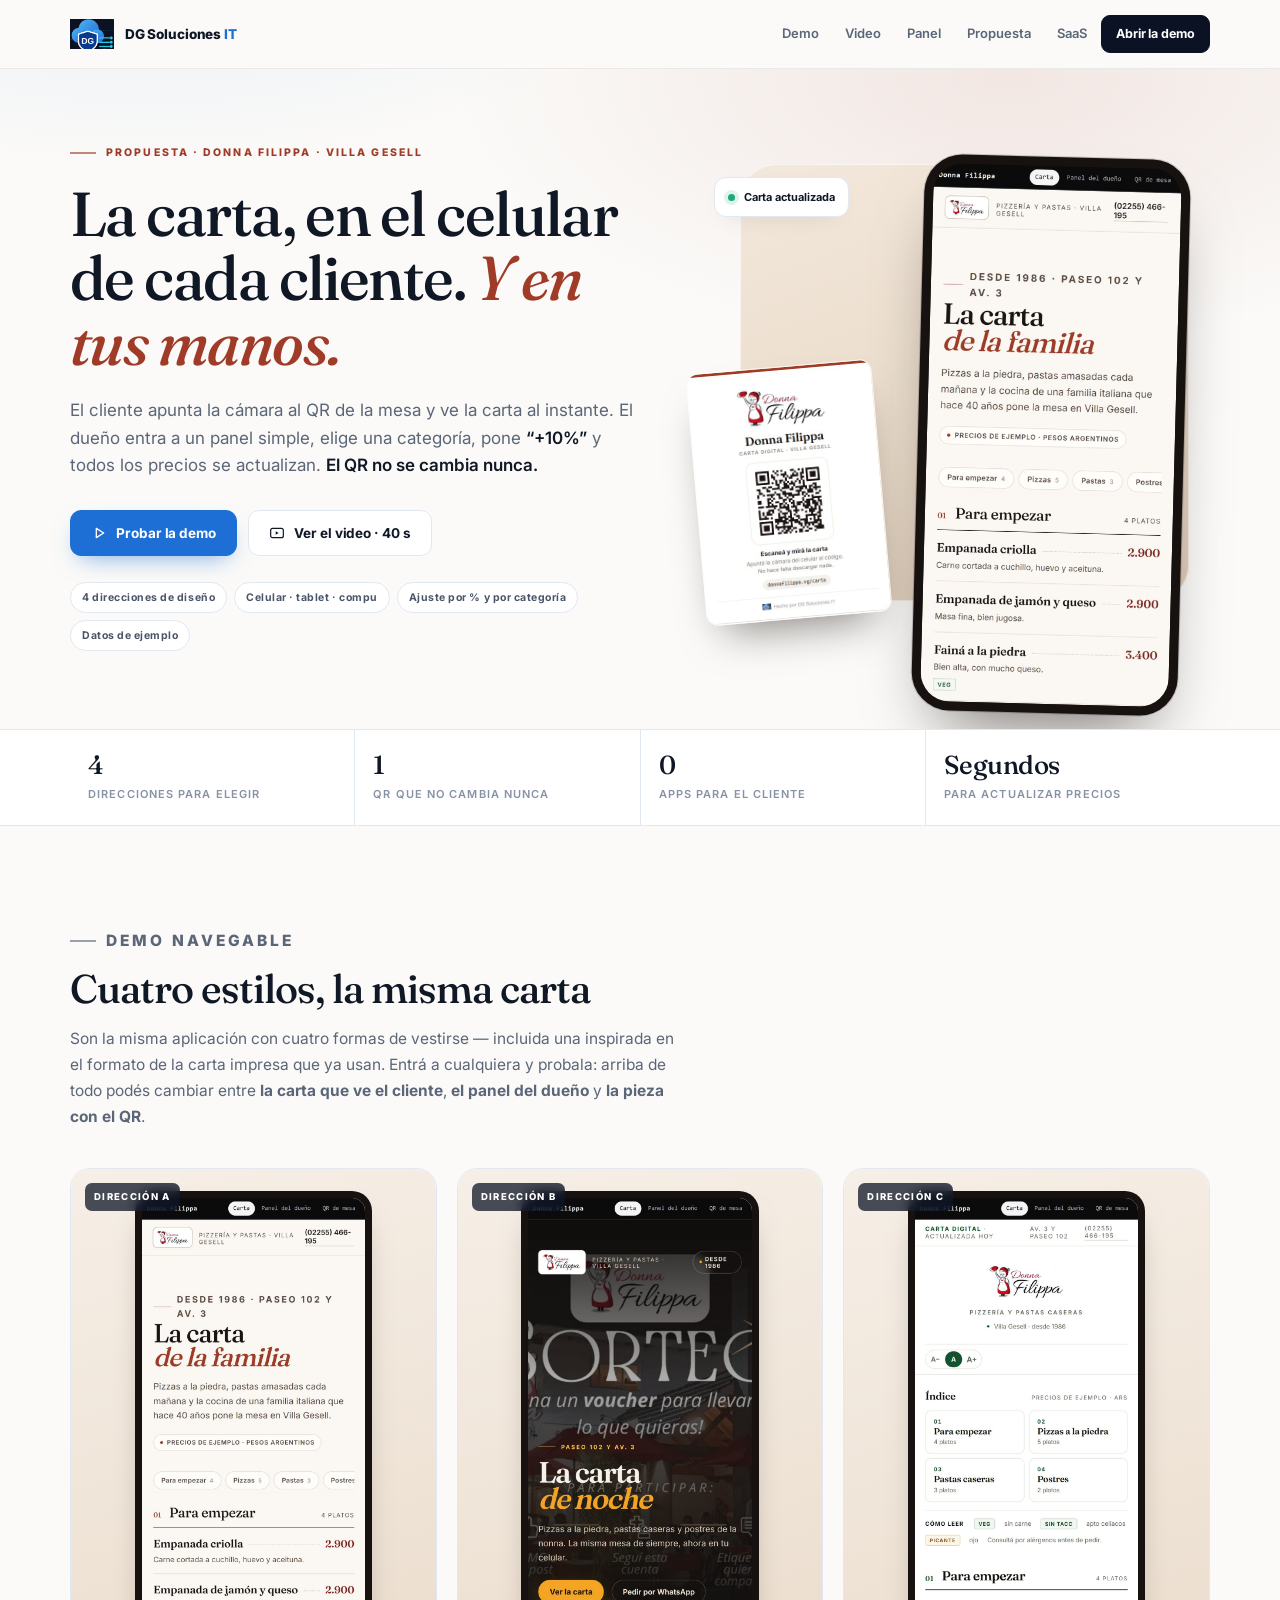
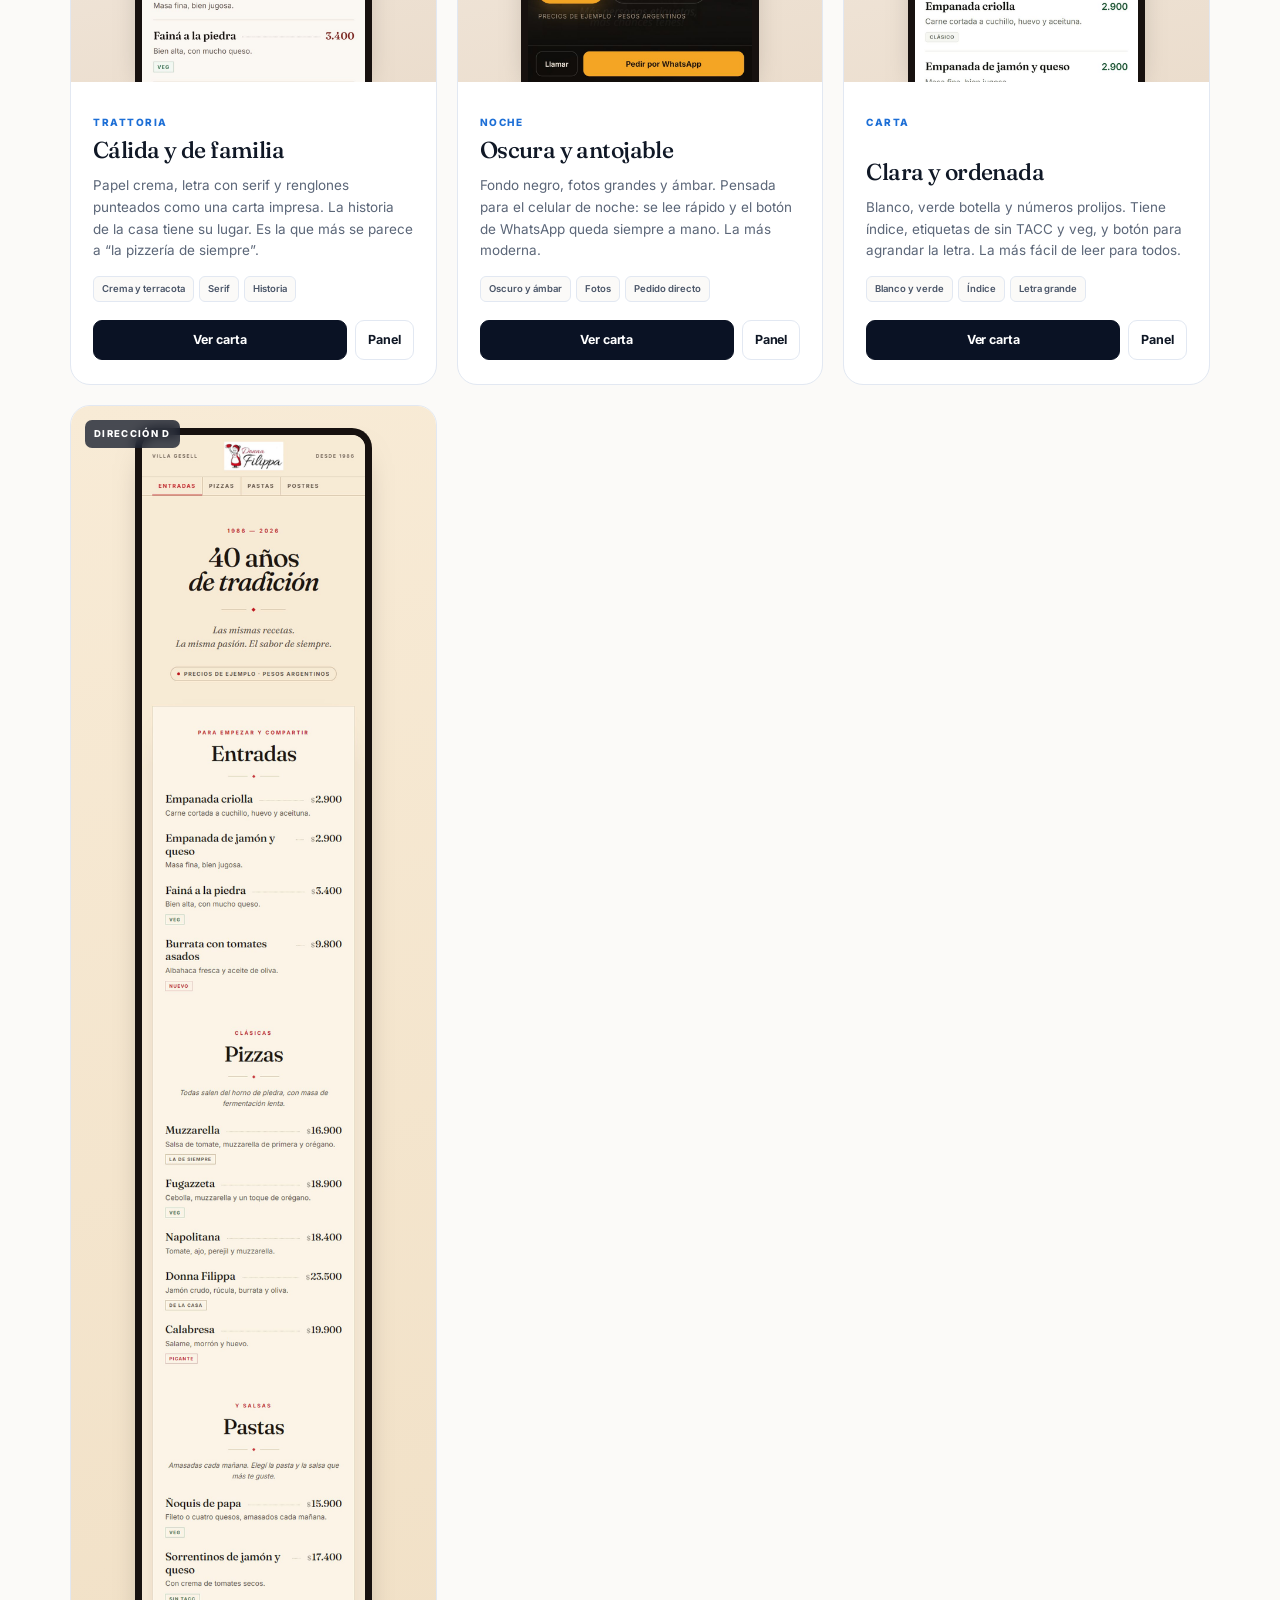
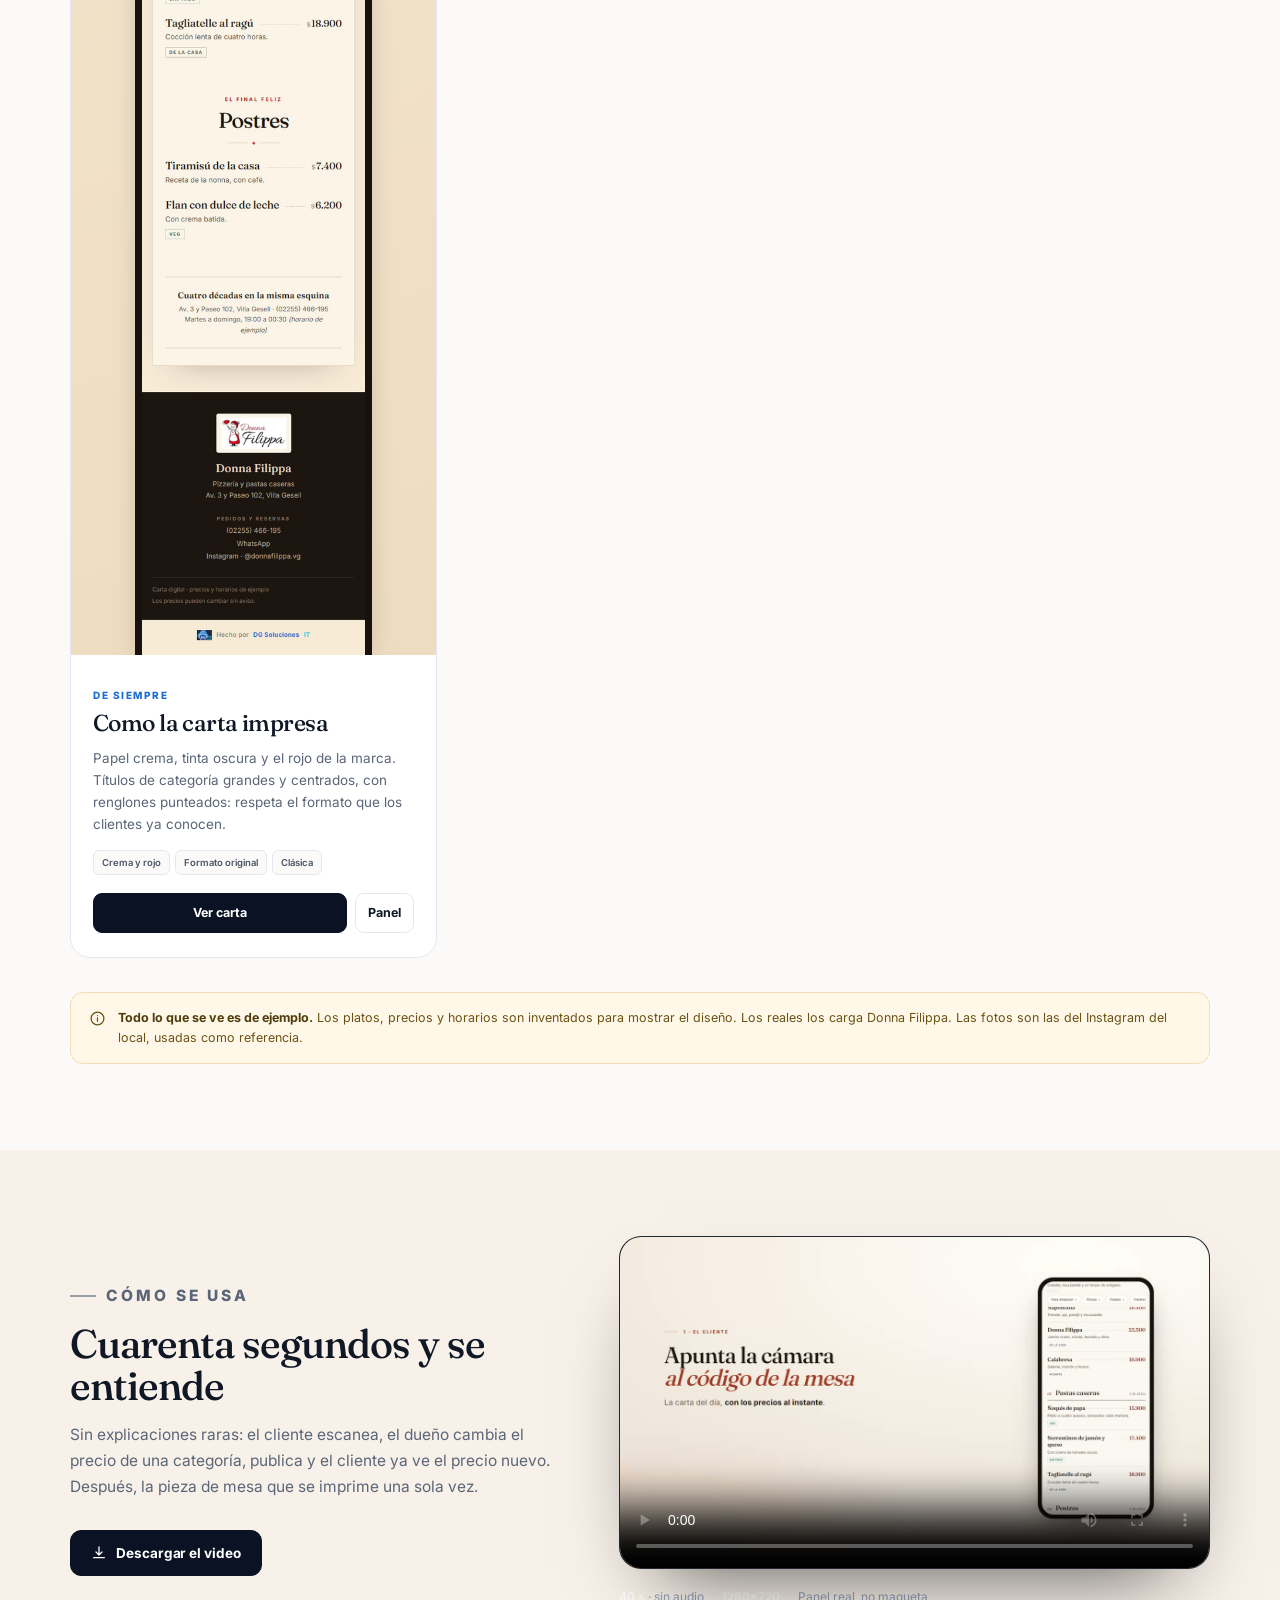
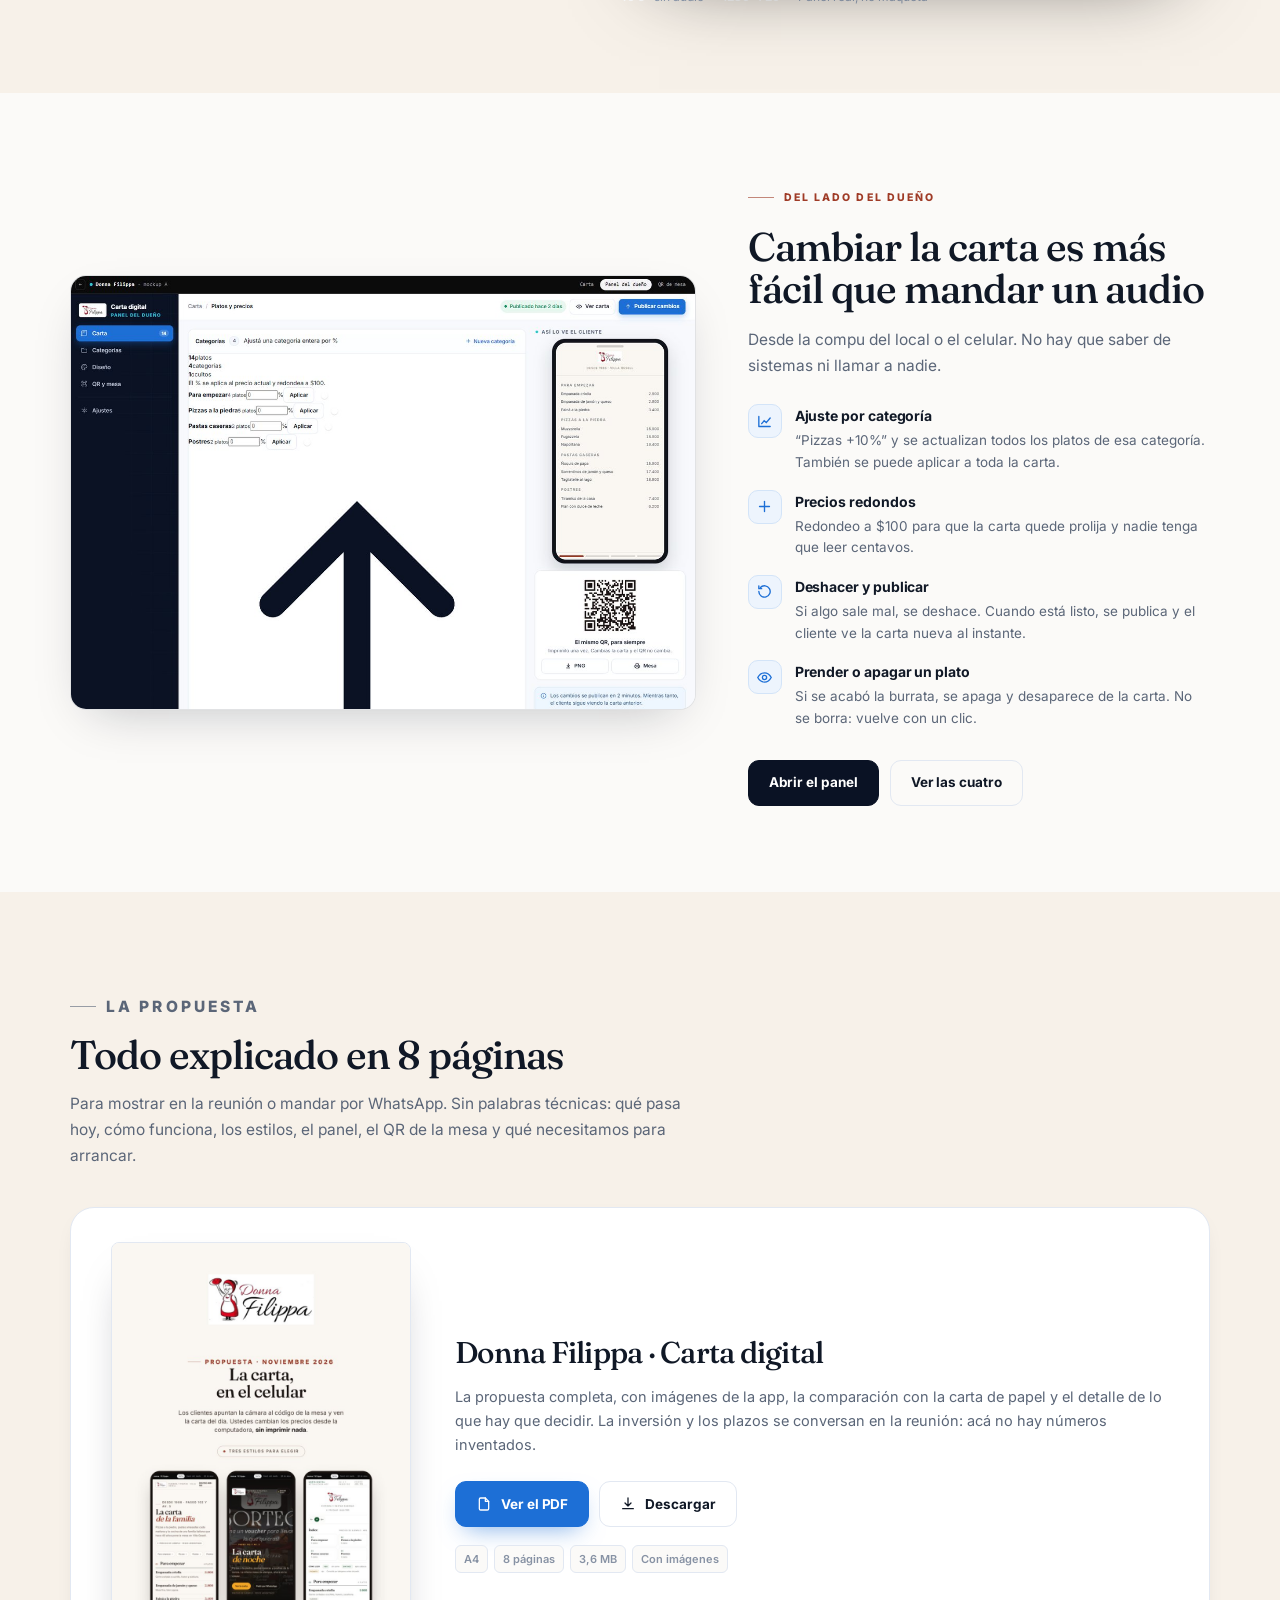
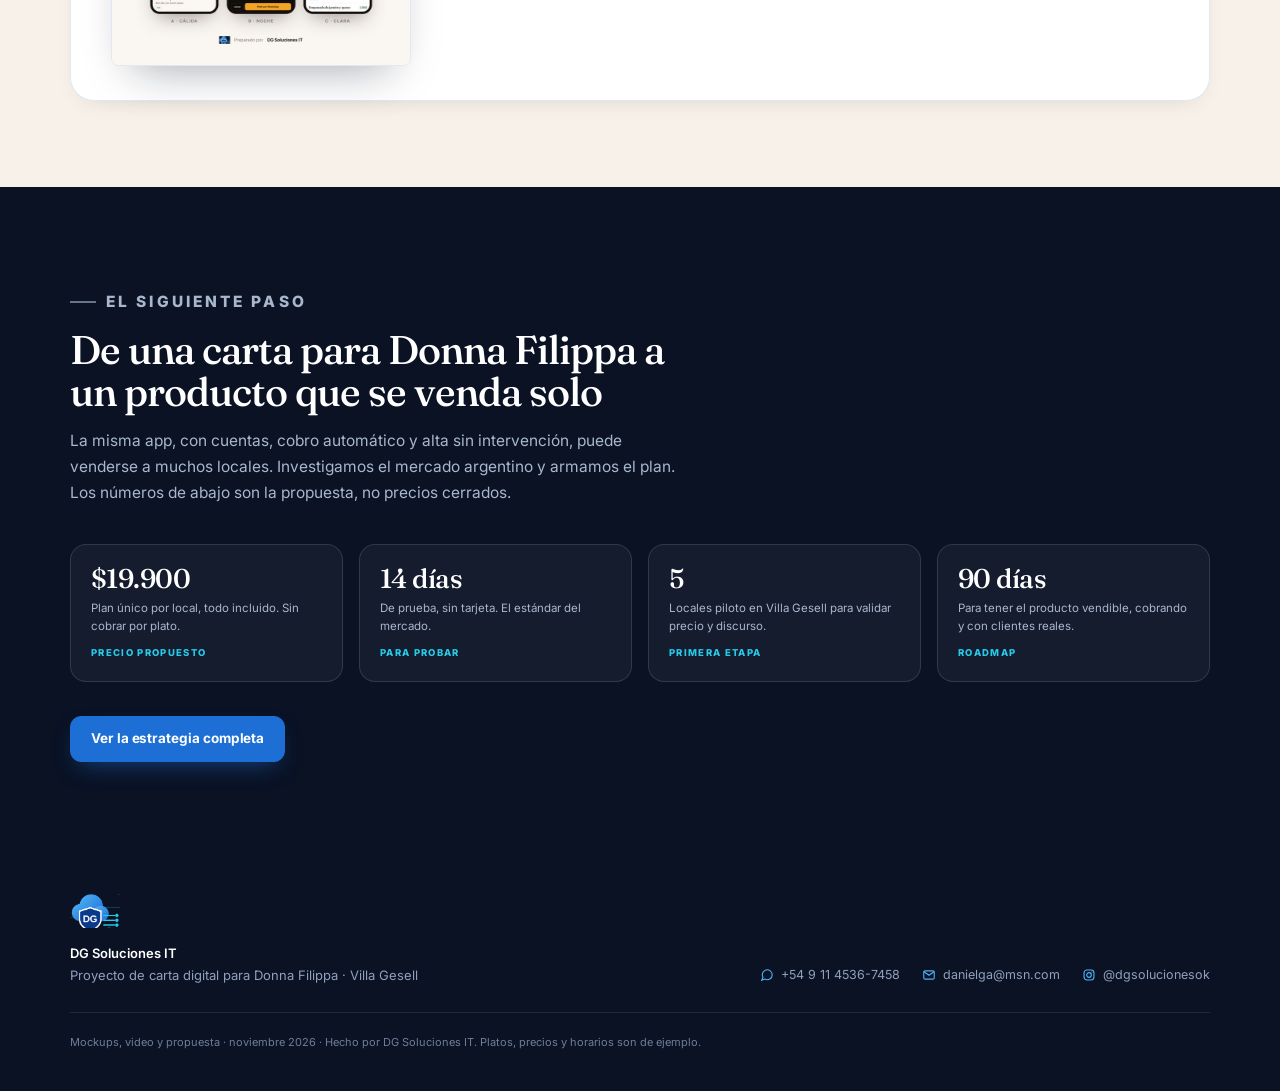
==== docs/index.html @ 32ddf2c6 "Donna Filippa: carta digital, demo interactiva, video, propuesta y estrategia SaaS" ====
<!doctype html>
<html lang="es-AR">
<head>
<meta charset="utf-8">
<meta name="viewport" content="width=device-width, initial-scale=1">
<title>Donna Filippa · Carta digital con QR — DG Soluciones IT</title>
<meta name="description" content="Proyecto de carta digital para Donna Filippa (Villa Gesell): el cliente escanea un QR y el dueño cambia platos y precios por categoría en segundos. Demo navegable, video y propuesta en PDF.">
<meta property="og:title" content="Donna Filippa · Carta digital con QR">
<meta property="og:description" content="Demo navegable de la carta digital: 3 estilos, panel del dueño con ajuste de precios por porcentaje y QR fijo.">
<meta property="og:image" content="img/movil-a.jpg">
<link rel="preconnect" href="https://fonts.googleapis.com">
<link rel="preconnect" href="https://fonts.gstatic.com" crossorigin>
<link href="https://fonts.googleapis.com/css2?family=Fraunces:ital,opsz,wght@0,9..144,400;0,9..144,500;0,9..144,600;1,9..144,400;1,9..144,500&family=Inter:wght@400;500;600;700;800&display=swap" rel="stylesheet">
<link rel="stylesheet" href="site.css">
</head>
<body>

<header class="bar">
  <div class="wrap bar-in">
    <a class="brand" href="index.html">
      <img src="img/dg-logo.png" alt="DG Soluciones IT">
      <span>DG Soluciones <i>IT</i></span>
    </a>
    <nav>
      <a href="#demo">Demo</a>
      <a href="#video">Video</a>
      <a href="#panel">Panel</a>
      <a href="#pdf">Propuesta</a>
      <a href="saas.html">SaaS</a>
    </nav>
    <a class="btn p sm cta" href="demo/index.html">Abrir la demo</a>
  </div>
</header>

<main>

  <!-- ================= HERO ================= -->
  <section class="hero">
    <div class="wrap hero-in">
      <div>
        <p class="kicker">Propuesta · Donna Filippa · Villa Gesell</p>
        <h1>La carta, en el celular de cada cliente. <em>Y en tus manos.</em></h1>
        <p class="lead">El cliente apunta la cámara al QR de la mesa y ve la carta al instante. El dueño entra a un panel simple, elige una categoría, pone <b>“+10%”</b> y todos los precios se actualizan. <b>El QR no se cambia nunca.</b></p>
        <div class="hero-actions">
          <a class="btn b" href="demo/a-trattoria.html">
            <svg viewBox="0 0 24 24" fill="none" stroke="currentColor" stroke-width="2" stroke-linecap="round" stroke-linejoin="round"><path d="M8 5v14l11-7z"/></svg>
            Probar la demo
          </a>
          <a class="btn" href="#video">
            <svg viewBox="0 0 24 24" fill="none" stroke="currentColor" stroke-width="1.8" stroke-linecap="round"><rect x="2.5" y="5" width="19" height="14" rx="3"/><path d="M10 9.5v5l4.5-2.5z" fill="currentColor" stroke="none"/></svg>
            Ver el video · 40 s
          </a>
        </div>
        <div class="hero-meta">
          <span>4 direcciones de diseño</span>
          <span>Celular · tablet · compu</span>
          <span>Ajuste por % y por categoría</span>
          <span>Datos de ejemplo</span>
        </div>
      </div>

      <div class="art" aria-hidden="true">
        <div class="halo"></div>
        <div class="note"><i></i>Carta actualizada</div>
        <div class="phone"><img src="img/movil-a.jpg" alt=""></div>
        <div class="tent"><img src="img/qr-tent.jpg" alt=""></div>
      </div>
    </div>
  </section>

  <!-- ================= DATOS ================= -->
  <section class="facts">
    <div class="wrap facts-in">
      <div class="fact"><b>4</b><span>Direcciones para elegir</span></div>
      <div class="fact"><b>1</b><span>QR que no cambia nunca</span></div>
      <div class="fact"><b>0</b><span>Apps para el cliente</span></div>
      <div class="fact"><b>Segundos</b><span>Para actualizar precios</span></div>
    </div>
  </section>

  <!-- ================= DEMO ================= -->
  <section class="sec" id="demo">
    <div class="wrap">
      <div class="sec-head">
        <p class="kicker">Demo navegable</p>
        <h2>Cuatro estilos, la misma carta</h2>
        <p>Son la misma aplicación con cuatro formas de vestirse — incluida una inspirada en el formato de la carta impresa que ya usan. Entrá a cualquiera y probala: arriba de todo podés cambiar entre <b>la carta que ve el cliente</b>, <b>el panel del dueño</b> y <b>la pieza con el QR</b>.</p>
      </div>

      <div class="cards">
        <article class="card">
          <div class="shot">
            <span class="badge">Dirección A</span>
            <img src="img/movil-a.jpg" alt="Carta estilo Trattoria" loading="lazy">
          </div>
          <div class="card-body">
            <p class="sub">Trattoria</p>
            <h3>Cálida y de familia</h3>
            <p>Papel crema, letra con serif y renglones punteados como una carta impresa. La historia de la casa tiene su lugar. Es la que más se parece a “la pizzería de siempre”.</p>
            <div class="tags"><span>Crema y terracota</span><span>Serif</span><span>Historia</span></div>
            <div class="card-actions">
              <a class="btn p" href="demo/a-trattoria.html">Ver carta</a>
              <a class="btn" href="demo/a-trattoria.html?v=panel">Panel</a>
            </div>
          </div>
        </article>

        <article class="card">
          <div class="shot">
            <span class="badge">Dirección B</span>
            <img src="img/movil-b.jpg" alt="Carta estilo Noche" loading="lazy">
          </div>
          <div class="card-body">
            <p class="sub">Noche</p>
            <h3>Oscura y antojable</h3>
            <p>Fondo negro, fotos grandes y ámbar. Pensada para el celular de noche: se lee rápido y el botón de WhatsApp queda siempre a mano. La más moderna.</p>
            <div class="tags"><span>Oscuro y ámbar</span><span>Fotos</span><span>Pedido directo</span></div>
            <div class="card-actions">
              <a class="btn p" href="demo/b-noche.html">Ver carta</a>
              <a class="btn" href="demo/b-noche.html?v=panel">Panel</a>
            </div>
          </div>
        </article>

        <article class="card">
          <div class="shot">
            <span class="badge">Dirección C</span>
            <img src="img/movil-c.jpg" alt="Carta estilo Clara" loading="lazy">
          </div>
          <div class="card-body">
            <p class="sub">Carta</p>
            <h3>Clara y ordenada</h3>
            <p>Blanco, verde botella y números prolijos. Tiene índice, etiquetas de sin TACC y veg, y botón para agrandar la letra. La más fácil de leer para todos.</p>
            <div class="tags"><span>Blanco y verde</span><span>Índice</span><span>Letra grande</span></div>
            <div class="card-actions">
              <a class="btn p" href="demo/c-carta.html">Ver carta</a>
              <a class="btn" href="demo/c-carta.html?v=panel">Panel</a>
            </div>
          </div>
        </article>

        <article class="card">
          <div class="shot" style="background:linear-gradient(165deg,#F8EBD6,#EEDCC0)">
            <span class="badge">Dirección D</span>
            <img src="img/movil-d.jpg" alt="Carta estilo de siempre, inspirada en el menú impreso" loading="lazy">
          </div>
          <div class="card-body">
            <p class="sub">De siempre</p>
            <h3>Como la carta impresa</h3>
            <p>Papel crema, tinta oscura y el rojo de la marca. Títulos de categoría grandes y centrados, con renglones punteados: respeta el formato que los clientes ya conocen.</p>
            <div class="tags"><span>Crema y rojo</span><span>Formato original</span><span>Clásica</span></div>
            <div class="card-actions">
              <a class="btn p" href="demo/d-de-siempre.html">Ver carta</a>
              <a class="btn" href="demo/d-de-siempre.html?v=panel">Panel</a>
            </div>
          </div>
        </article>
      </div>

      <div class="notice">
        <svg viewBox="0 0 24 24" fill="none" stroke="currentColor" stroke-width="1.8" stroke-linecap="round"><circle cx="12" cy="12" r="9"/><path d="M12 11v5M12 8h.01"/></svg>
        <div><b>Todo lo que se ve es de ejemplo.</b> Los platos, precios y horarios son inventados para mostrar el diseño. Los reales los carga Donna Filippa. Las fotos son las del Instagram del local, usadas como referencia.</div>
      </div>
    </div>
  </section>

  <!-- ================= VIDEO ================= -->
  <section class="sec alt" id="video">
    <div class="wrap">
      <div class="video-grid">
        <div class="sec-head">
          <p class="kicker">Cómo se usa</p>
          <h2>Cuarenta segundos y se entiende</h2>
          <p>Sin explicaciones raras: el cliente escanea, el dueño cambia el precio de una categoría, publica y el cliente ya ve el precio nuevo. Después, la pieza de mesa que se imprime una sola vez.</p>
          <div class="hero-actions">
            <a class="btn p" href="video/demo.mp4" download>
              <svg viewBox="0 0 24 24" fill="none" stroke="currentColor" stroke-width="1.9" stroke-linecap="round" stroke-linejoin="round"><path d="M12 3v12m0 0 4.5-4.5M12 15l-4.5-4.5"/><path d="M4 19h16"/></svg>
              Descargar el video
            </a>
          </div>
        </div>

        <div>
          <div class="video-shell">
            <video controls playsinline preload="metadata" poster="video/poster.jpg">
              <source src="video/demo.mp4" type="video/mp4">
              Tu navegador no puede reproducir el video. <a href="video/demo.mp4">Descargalo acá</a>.
            </video>
          </div>
          <div class="video-meta">
            <span><b>40 s</b> · sin audio</span>
            <span><b>1280×720</b></span>
            <span>Panel real, no maqueta</span>
          </div>
        </div>
      </div>
    </div>
  </section>

  <!-- ================= PANEL ================= -->
  <section class="sec" id="panel">
    <div class="wrap split">
      <div class="visual">
        <div class="frame"><img src="img/panel.jpg" alt="Panel del dueño con las categorías y el ajuste por porcentaje" loading="lazy"></div>
      </div>
      <div>
        <p class="kicker">Del lado del dueño</p>
        <h2>Cambiar la carta es más fácil que mandar un audio</h2>
        <p class="lead" style="margin-top:18px; font-size:15.5px; color:var(--mut)">Desde la compu del local o el celular. No hay que saber de sistemas ni llamar a nadie.</p>
        <div class="list">
          <div class="item">
            <div class="ico"><svg viewBox="0 0 24 24" fill="none" stroke="currentColor" stroke-width="1.9" stroke-linecap="round"><path d="M4 19V5M4 19h16"/><path d="M8 15l3.5-4 3 2.5L20 7"/></svg></div>
            <div><b>Ajuste por categoría</b><p>“Pizzas +10%” y se actualizan todos los platos de esa categoría. También se puede aplicar a toda la carta.</p></div>
          </div>
          <div class="item">
            <div class="ico"><svg viewBox="0 0 24 24" fill="none" stroke="currentColor" stroke-width="1.9" stroke-linecap="round"><path d="M5 12h14"/><path d="M12 5v14"/></svg></div>
            <div><b>Precios redondos</b><p>Redondeo a $100 para que la carta quede prolija y nadie tenga que leer centavos.</p></div>
          </div>
          <div class="item">
            <div class="ico"><svg viewBox="0 0 24 24" fill="none" stroke="currentColor" stroke-width="1.9" stroke-linecap="round"><path d="M4 12a8 8 0 1 0 2.3-5.7"/><path d="M4 4v4h4"/></svg></div>
            <div><b>Deshacer y publicar</b><p>Si algo sale mal, se deshace. Cuando está listo, se publica y el cliente ve la carta nueva al instante.</p></div>
          </div>
          <div class="item">
            <div class="ico"><svg viewBox="0 0 24 24" fill="none" stroke="currentColor" stroke-width="1.9" stroke-linecap="round"><path d="M2.5 12S6 5.5 12 5.5 21.5 12 21.5 12 18 18.5 12 18.5 2.5 12 2.5 12Z"/><circle cx="12" cy="12" r="3"/></svg></div>
            <div><b>Prender o apagar un plato</b><p>Si se acabó la burrata, se apaga y desaparece de la carta. No se borra: vuelve con un clic.</p></div>
          </div>
        </div>
        <div class="hero-actions">
          <a class="btn p" href="demo/a-trattoria.html?v=panel">Abrir el panel</a>
          <a class="btn ghost" href="demo/index.html">Ver las cuatro</a>
        </div>
      </div>
    </div>
  </section>

  <!-- ================= PDF ================= -->
  <section class="sec alt" id="pdf">
    <div class="wrap">
      <div class="sec-head">
        <p class="kicker">La propuesta</p>
        <h2>Todo explicado en 8 páginas</h2>
        <p>Para mostrar en la reunión o mandar por WhatsApp. Sin palabras técnicas: qué pasa hoy, cómo funciona, los estilos, el panel, el QR de la mesa y qué necesitamos para arrancar.</p>
      </div>

      <div class="pdf-card">
        <a class="doc" href="presentacion.pdf" target="_blank" rel="noopener">
          <img src="img/pdf-portada.jpg" alt="Portada de la propuesta en PDF" loading="lazy">
        </a>
        <div>
          <h3>Donna Filippa · Carta digital</h3>
          <p>La propuesta completa, con imágenes de la app, la comparación con la carta de papel y el detalle de lo que hay que decidir. La inversión y los plazos se conversan en la reunión: acá no hay números inventados.</p>
          <div class="actions">
            <a class="btn b" href="presentacion.pdf" target="_blank" rel="noopener">
              <svg viewBox="0 0 24 24" fill="none" stroke="currentColor" stroke-width="1.9" stroke-linecap="round" stroke-linejoin="round"><path d="M14 3H7a2 2 0 0 0-2 2v14a2 2 0 0 0 2 2h10a2 2 0 0 0 2-2V8z"/><path d="M14 3v5h5"/></svg>
              Ver el PDF
            </a>
            <a class="btn" href="presentacion.pdf" download>
              <svg viewBox="0 0 24 24" fill="none" stroke="currentColor" stroke-width="1.9" stroke-linecap="round" stroke-linejoin="round"><path d="M12 3v12m0 0 4.5-4.5M12 15l-4.5-4.5"/><path d="M4 19h16"/></svg>
              Descargar
            </a>
          </div>
          <div class="pages">
            <span>A4</span><span>8 páginas</span><span>3,6 MB</span><span>Con imágenes</span>
          </div>
        </div>
      </div>
    </div>
  </section>

  <!-- ================= SAAS ================= -->
  <section class="sec dark" id="saas">
    <div class="wrap">
      <div class="sec-head">
        <p class="kicker">El siguiente paso</p>
        <h2>De una carta para Donna Filippa a un producto que se venda solo</h2>
        <p>La misma app, con cuentas, cobro automático y alta sin intervención, puede venderse a muchos locales. Investigamos el mercado argentino y armamos el plan. Los números de abajo son la propuesta, no precios cerrados.</p>
      </div>

      <div class="saas">
        <div class="k"><b>$19.900</b><span>Plan único por local, todo incluido. Sin cobrar por plato.</span><i>Precio propuesto</i></div>
        <div class="k"><b>14 días</b><span>De prueba, sin tarjeta. El estándar del mercado.</span><i>Para probar</i></div>
        <div class="k"><b>5</b><span>Locales piloto en Villa Gesell para validar precio y discurso.</span><i>Primera etapa</i></div>
        <div class="k"><b>90 días</b><span>Para tener el producto vendible, cobrando y con clientes reales.</span><i>Roadmap</i></div>
      </div>

      <div class="hero-actions" style="margin-top:34px">
        <a class="btn b" href="saas.html">Ver la estrategia completa</a>
      </div>
    </div>
  </section>

</main>

<footer class="foot">
  <div class="wrap">
    <div class="foot-in">
      <div>
        <img src="img/dg-logo.png" alt="DG Soluciones IT">
        <div class="who"><b>DG Soluciones IT</b><br>Proyecto de carta digital para Donna Filippa · Villa Gesell</div>
      </div>
      <div class="contact">
        <a href="https://wa.me/5491145367458" target="_blank" rel="noopener">
          <svg viewBox="0 0 24 24" fill="none" stroke="currentColor" stroke-width="1.9" stroke-linecap="round"><path d="M21 11.5a8.5 8.5 0 0 1-12.7 7.4L3 21l2.1-5.2A8.5 8.5 0 1 1 21 11.5Z"/></svg>
          +54 9 11 4536-7458
        </a>
        <a href="mailto:danielga@msn.com">
          <svg viewBox="0 0 24 24" fill="none" stroke="currentColor" stroke-width="1.9" stroke-linecap="round"><rect x="3" y="5" width="18" height="14" rx="2.5"/><path d="m3.5 6.5 8.5 6 8.5-6"/></svg>
          danielga@msn.com
        </a>
        <a href="https://instagram.com/dgsolucionesok" target="_blank" rel="noopener">
          <svg viewBox="0 0 24 24" fill="none" stroke="currentColor" stroke-width="1.9" stroke-linecap="round"><rect x="3.5" y="3.5" width="17" height="17" rx="5"/><circle cx="12" cy="12" r="4"/><path d="M17 7h.01"/></svg>
          @dgsolucionesok
        </a>
      </div>
    </div>
    <div class="legal">Mockups, video y propuesta · noviembre 2026 · Hecho por DG Soluciones IT. Platos, precios y horarios son de ejemplo.</div>
  </div>
</footer>

</body>
</html>
---- docs/site.css ----
/* =========================================================
   Donna Filippa · Carta digital — sitio del proyecto
   DG Soluciones IT
   ========================================================= */

:root{
  --navy:#0A1224;
  --navy2:#101C33;
  --blue:#1D6FD6;
  --lblue:#4FB3F5;
  --cyan:#27C8E8;
  --ink:#101826;
  --mut:#5B6678;
  --line:#E2E8F2;
  --paper:#FBFAF8;
  --cream:#F7F1E9;
  --tera:#9F3B27;
  --arena:#E4D8CB;
  --serif:"Fraunces",Georgia,serif;
  --sans:Inter,system-ui,-apple-system,"Segoe UI",sans-serif;
  --r:20px;
  --shadow:0 18px 50px -22px rgba(10,18,36,.28);
  --shadow-soft:0 8px 26px -14px rgba(10,18,36,.18);
}

*{box-sizing:border-box}
html{scroll-behavior:smooth; -webkit-text-size-adjust:100%}
body{
  margin:0; background:var(--paper); color:var(--ink);
  font-family:var(--sans); font-size:16px; line-height:1.65;
  -webkit-font-smoothing:antialiased; text-rendering:optimizeLegibility;
}
img{display:block; max-width:100%; height:auto}
a{color:inherit; text-decoration:none}
h1,h2,h3{margin:0; font-family:var(--serif); font-weight:500; letter-spacing:-.025em; line-height:1.04}
h1{font-size:clamp(34px,5.2vw,62px)}
h2{font-size:clamp(26px,3.4vw,40px)}
h3{font-size:20px; line-height:1.2}
p{margin:0}
.wrap{width:min(1140px,100% - 44px); margin-inline:auto}
@media(max-width:560px){ .wrap{width:min(1140px,100% - 32px)} }

/* ---------- barra ---------- */
.bar{
  position:sticky; top:0; z-index:60;
  background:rgba(251,250,248,.86); backdrop-filter:saturate(180%) blur(14px);
  border-bottom:1px solid rgba(10,18,36,.07);
}
.bar-in{display:flex; align-items:center; gap:14px; height:68px}
.brand{display:flex; align-items:center; gap:11px; font-size:13.5px; font-weight:800; letter-spacing:-.01em}
.brand img{height:30px; width:auto}
.brand i{font-style:normal; color:var(--blue)}
.bar nav{margin-left:auto; display:flex; align-items:center; gap:26px; font-size:13px; font-weight:600; color:var(--mut)}
.bar nav a{position:relative; padding:4px 0}
.bar nav a:hover{color:var(--ink)}
.bar nav a::after{content:""; position:absolute; left:0; right:100%; bottom:0; height:1.5px; background:var(--blue); transition:right .25s}
.bar nav a:hover::after{right:0}
@media(max-width:860px){ .bar nav{display:none} }
.bar .cta{margin-left:auto}
@media(min-width:861px){ .bar .cta{margin-left:0} }

/* ---------- botones ---------- */
.btn{
  display:inline-flex; align-items:center; justify-content:center; gap:9px;
  height:46px; padding:0 20px; border-radius:11px; border:1px solid var(--line);
  background:#fff; color:var(--ink); font-size:13.5px; font-weight:700; letter-spacing:-.005em;
  transition:transform .16s, box-shadow .16s, background .16s, border-color .16s; white-space:nowrap;
}
.btn:hover{transform:translateY(-1px); box-shadow:var(--shadow-soft)}
.btn.p{background:var(--navy); border-color:var(--navy); color:#fff}
.btn.p:hover{background:#16233d}
.btn.b{background:var(--blue); border-color:var(--blue); color:#fff; box-shadow:0 10px 24px -10px rgba(29,111,214,.6)}
.btn.b:hover{background:#1a63bf}
.btn.ghost{background:transparent}
.btn.sm{height:38px; padding:0 14px; font-size:12.5px; border-radius:9px}
.btn svg{width:16px; height:16px; flex:none}

/* ---------- hero ---------- */
.hero{position:relative; overflow:hidden; padding:64px 0 76px}
.hero::before{
  content:""; position:absolute; inset:-20% -10% auto -10%; height:640px; pointer-events:none;
  background:radial-gradient(52% 60% at 74% 22%, rgba(159,59,39,.10), transparent 70%),
             radial-gradient(46% 50% at 18% 0%, rgba(29,111,214,.09), transparent 72%);
}
.hero-in{position:relative; display:grid; gap:44px; align-items:center}
@media(min-width:940px){ .hero-in{grid-template-columns:1.06fr .94fr; gap:30px} }

.kicker{
  display:inline-flex; align-items:center; gap:10px; margin:0 0 20px;
  font-size:10.5px; font-weight:800; letter-spacing:.2em; text-transform:uppercase; color:var(--tera);
}
.kicker::before{content:""; width:26px; height:1.5px; background:currentColor; opacity:.6}
.hero h1 em{font-style:italic; color:var(--tera)}
.hero .lead{margin-top:22px; max-width:52ch; font-size:17px; line-height:1.62; color:var(--mut)}
.hero .lead b{color:var(--ink); font-weight:600}
.hero-actions{display:flex; flex-wrap:wrap; gap:11px; margin-top:30px}
.hero-meta{display:flex; flex-wrap:wrap; gap:7px; margin-top:26px}
.hero-meta span{
  font-size:10.5px; font-weight:700; letter-spacing:.05em; color:#4A5568;
  background:#fff; border:1px solid var(--line); border-radius:999px; padding:6px 11px;
}

/* arte del hero */
.art{position:relative; height:520px}
@media(max-width:939px){ .art{height:auto; display:flex; justify-content:center; padding:14px 0 6px} }
.art .halo{
  position:absolute; inset:6% 4% 10% 10%; border-radius:36px;
  background:linear-gradient(160deg,#F3E8DC,#EADCCB 55%,#E0CEB9);
  box-shadow:inset 0 0 0 1px rgba(255,255,255,.6);
}
.art .phone{
  position:absolute; right:26px; top:24px; width:266px; padding:9px; border-radius:38px;
  background:#17110F; box-shadow:0 40px 70px -30px rgba(23,17,15,.6), 0 0 0 1px rgba(0,0,0,.18);
  transform:rotate(1.5deg);
}
.art .phone img{border-radius:29px}
.art .tent{
  position:absolute; left:8px; bottom:34px; width:186px; border-radius:12px; overflow:hidden;
  transform:rotate(-5deg); box-shadow:0 24px 44px -20px rgba(23,17,15,.55);
  border:1px solid rgba(255,255,255,.7);
}
.art .note{
  position:absolute; left:26px; top:44px; display:flex; align-items:center; gap:9px;
  background:#fff; border:1px solid var(--line); border-radius:12px; padding:10px 13px;
  font-size:11px; font-weight:700; color:var(--ink); box-shadow:var(--shadow-soft);
}
.art .note i{width:7px; height:7px; border-radius:50%; background:#1BA97A; box-shadow:0 0 0 4px rgba(27,169,122,.14)}
@media(max-width:560px){
  .art{height:470px}
  .art .phone{width:224px; right:50%; transform:translateX(50%) rotate(1.5deg)}
  .art .note{left:50%; transform:translateX(-50%); top:6px}
  .art .tent{left:50%; margin-left:-232px; bottom:6px; width:150px; transform:rotate(-6deg)}
}

/* ---------- franja de datos ---------- */
.facts{border-top:1px solid var(--line); border-bottom:1px solid var(--line); background:#fff}
.facts-in{display:grid; grid-template-columns:repeat(2,1fr); gap:1px; background:var(--line)}
@media(min-width:820px){ .facts-in{grid-template-columns:repeat(4,1fr)} }
.fact{background:#fff; padding:22px 18px}
.fact b{display:block; font-family:var(--serif); font-size:26px; font-weight:500; letter-spacing:-.02em; line-height:1}
.fact span{display:block; margin-top:7px; font-size:11px; font-weight:600; letter-spacing:.1em; text-transform:uppercase; color:#8792A4}

/* ---------- secciones ---------- */
.sec{padding:86px 0}
.sec.tight{padding:64px 0}
.sec.alt{background:var(--cream)}
.sec.dark{background:var(--navy); color:#fff}
.sec-head{max-width:62ch; margin-bottom:38px}
.sec-head .kicker{margin-bottom:14px}
.sec-head p{margin-top:16px; font-size:15.5px; line-height:1.68; color:var(--mut)}
.sec.dark .sec-head p{color:#A9B7CD}
.sec.dark .kicker{color:var(--cyan)}
.sec-head.center{margin-inline:auto; text-align:center}
.sec-head.center .kicker{justify-content:center}

/* ---------- pasos ---------- */
.steps{display:grid; gap:14px}
@media(min-width:800px){ .steps{grid-template-columns:repeat(3,1fr)} }
.step{
  background:#fff; border:1px solid var(--line); border-radius:var(--r); padding:26px 24px 28px;
  position:relative; overflow:hidden;
}
.step .n{
  display:inline-flex; align-items:center; justify-content:center; width:30px; height:30px;
  border-radius:9px; background:#EDF4FD; border:1px solid #D3E4F8; color:var(--blue);
  font-size:12px; font-weight:800; margin-bottom:16px;
}
.step b{display:block; font-size:15px; font-weight:700; letter-spacing:-.01em; margin-bottom:7px}
.step p{font-size:13.5px; line-height:1.62; color:var(--mut)}
.step .tag{display:block; margin-top:14px; font-size:10px; font-weight:800; letter-spacing:.13em; text-transform:uppercase; color:var(--blue)}

/* ---------- video ---------- */
.video-shell{
  position:relative; border-radius:22px; overflow:hidden; background:#0B0F18;
  box-shadow:0 40px 80px -40px rgba(0,0,0,.7); border:1px solid rgba(255,255,255,.1);
}
.video-shell video{display:block; width:100%; height:auto; background:#0B0F18}
.video-meta{display:flex; flex-wrap:wrap; gap:18px; margin-top:18px; font-size:12px; color:#93A2B8}
.video-meta b{color:#fff; font-weight:600}
@media(min-width:900px){
  .video-grid{display:grid; grid-template-columns:.92fr 1.08fr; gap:46px; align-items:center}
  .video-grid .sec-head{margin-bottom:0}
}

/* ---------- cartas ---------- */
.cards{display:grid; gap:20px}
@media(min-width:820px){ .cards{grid-template-columns:repeat(3,1fr)} }
.card{
  background:#fff; border:1px solid var(--line); border-radius:var(--r); overflow:hidden;
  display:flex; flex-direction:column; transition:transform .18s, box-shadow .18s;
}
.card:hover{transform:translateY(-3px); box-shadow:var(--shadow)}
.card .shot{position:relative; background:linear-gradient(165deg,#F6EFE7,#EBDDCD); padding:22px 22px 0; overflow:hidden}
.card .shot img{
  width:74%; margin-inline:auto; border-radius:20px 20px 0 0; border:7px solid #17110F;
  border-bottom:0; box-shadow:0 18px 34px -18px rgba(23,17,15,.5);
}
.card .badge{
  position:absolute; left:14px; top:14px; z-index:2;
  font-size:9.5px; font-weight:800; letter-spacing:.14em; text-transform:uppercase;
  color:#fff; background:rgba(10,18,36,.74); backdrop-filter:blur(6px); padding:6px 9px; border-radius:7px;
}
.card-body{padding:22px 22px 24px; display:flex; flex-direction:column; flex:1}
.card-body .sub{font-size:10px; font-weight:800; letter-spacing:.15em; text-transform:uppercase; color:var(--blue)}
.card-body h3{margin-top:7px; font-size:23px}
.card-body p{margin-top:10px; font-size:13.5px; line-height:1.62; color:var(--mut); flex:1}
.tags{display:flex; flex-wrap:wrap; gap:5px; margin-top:14px}
.tags span{font-size:9.5px; font-weight:600; padding:4px 8px; border-radius:6px; background:var(--paper); border:1px solid var(--line); color:#4A5568}
.card-actions{display:flex; gap:8px; margin-top:18px}
.card-actions .btn{height:40px; font-size:12.5px; padding:0 12px; border-radius:9px}
.card-actions .btn:first-child{flex:1}

/* ---------- panel ---------- */
.split{display:grid; gap:34px; align-items:center}
@media(min-width:900px){ .split{grid-template-columns:1.15fr .85fr; gap:52px} }
.split.rev .visual{order:-1}
@media(max-width:899px){ .split.rev .visual{order:0} }
.visual{position:relative}
.frame{
  border-radius:16px; overflow:hidden; border:1px solid rgba(10,18,36,.12);
  box-shadow:var(--shadow); background:#fff;
}
.frame img{width:100%}
.list{display:grid; gap:16px; margin-top:26px}
.list .item{display:flex; gap:13px}
.list .ico{
  flex:none; width:34px; height:34px; border-radius:10px; display:grid; place-items:center;
  background:#EDF4FD; border:1px solid #D3E4F8; color:var(--blue);
}
.list .ico svg{width:17px; height:17px}
.list b{display:block; font-size:14px; font-weight:700; letter-spacing:-.005em}
.list p{font-size:13.5px; line-height:1.6; color:var(--mut); margin-top:3px}

/* ---------- PDF ---------- */
.pdf-card{
  display:grid; gap:30px; align-items:center; background:#fff; border:1px solid var(--line);
  border-radius:24px; padding:26px; box-shadow:var(--shadow-soft);
}
@media(min-width:820px){ .pdf-card{grid-template-columns:300px 1fr; gap:44px; padding:34px 40px} }
.pdf-card .doc{
  border-radius:8px; overflow:hidden; border:1px solid var(--line);
  box-shadow:0 22px 44px -22px rgba(10,18,36,.4); background:#fff;
}
.pdf-card .doc img{width:100%}
.pdf-card h3{font-size:clamp(22px,2.6vw,30px)}
.pdf-card p{margin-top:14px; font-size:14.5px; line-height:1.65; color:var(--mut)}
.pdf-card .actions{display:flex; flex-wrap:wrap; gap:10px; margin-top:24px}
.pdf-card .pages{display:flex; gap:6px; margin-top:18px; font-size:11px; font-weight:600; color:#8792A4}
.pdf-card .pages span{background:var(--paper); border:1px solid var(--line); border-radius:6px; padding:4px 8px}

/* ---------- SaaS ---------- */
.saas{display:grid; gap:16px; margin-top:34px}
@media(min-width:760px){ .saas{grid-template-columns:repeat(4,1fr)} }
.saas .k{
  background:rgba(255,255,255,.045); border:1px solid rgba(255,255,255,.12); border-radius:16px; padding:20px;
}
.saas .k b{display:block; font-family:var(--serif); font-size:27px; font-weight:500; color:#fff; letter-spacing:-.02em; line-height:1}
.saas .k span{display:block; margin-top:8px; font-size:11.5px; line-height:1.5; color:#A9B7CD}
.saas .k i{display:block; font-style:normal; margin-top:10px; font-size:9.5px; font-weight:800; letter-spacing:.14em; text-transform:uppercase; color:var(--cyan)}

/* ---------- aviso ---------- */
.notice{
  display:flex; gap:12px; align-items:flex-start; margin-top:34px; padding:15px 18px;
  border-radius:13px; background:#FFF8E8; border:1px solid #F0DFB4; color:#6B5316;
  font-size:12.5px; line-height:1.6;
}
.notice svg{width:17px; height:17px; flex:none; margin-top:2px}
.notice b{color:#4F3D0C}

/* ---------- pie ---------- */
.foot{background:var(--navy); color:#8FA0BE; padding:46px 0 40px; font-size:13px}
.foot-in{display:grid; gap:26px}
@media(min-width:760px){ .foot-in{grid-template-columns:1fr auto; align-items:end} }
.foot img{height:34px; width:auto}
.foot .who{margin-top:14px; line-height:1.7}
.foot .who b{color:#fff; font-weight:600}
.foot .contact{display:flex; flex-wrap:wrap; gap:10px 22px; font-size:12.5px}
.foot .contact a{display:inline-flex; align-items:center; gap:7px}
.foot .contact a:hover{color:#fff}
.foot .contact svg{width:14px; height:14px; color:var(--lblue); flex:none}
.foot .legal{margin-top:26px; padding-top:20px; border-top:1px solid rgba(255,255,255,.1); font-size:11px; color:#6E7E99}

/* ---------- página SaaS ---------- */
.doc-hero{background:var(--navy); color:#fff; padding:60px 0 64px; position:relative; overflow:hidden}
.doc-hero::before{
  content:""; position:absolute; inset:0; opacity:.55;
  background-image:linear-gradient(90deg,rgba(39,200,232,.11) 1px,transparent 1px),
                   linear-gradient(rgba(39,200,232,.08) 1px,transparent 1px);
  background-size:56px 56px;
  mask-image:radial-gradient(85% 75% at 80% 0%,#000,transparent 70%);
}
.doc-hero .wrap{position:relative}
.doc-hero h1{max-width:24ch; font-size:clamp(30px,4.2vw,50px)}
.doc-hero p{margin-top:20px; max-width:64ch; font-size:16px; line-height:1.7; color:#AFC0D6}
.doc-hero .meta{display:flex; flex-wrap:wrap; gap:8px; margin-top:26px}
.doc-hero .meta span{font-size:10.5px; font-weight:600; color:#CFE0F2; border:1px solid rgba(79,179,245,.4); border-radius:999px; padding:6px 11px}
.doc-body{padding:64px 0 80px}
.doc-body h2{font-size:clamp(22px,2.6vw,30px); margin-top:56px}
.doc-body h2:first-child{margin-top:0}
.doc-body h3{font-size:17px; margin-top:34px; font-weight:600}
.doc-body p{margin-top:14px; font-size:15px; line-height:1.72; color:#3B4658}
.doc-body ul{margin:16px 0 0; padding:0; list-style:none; display:grid; gap:9px}
.doc-body li{position:relative; padding-left:22px; font-size:14.5px; line-height:1.66; color:#3B4658}
.doc-body li::before{content:""; position:absolute; left:4px; top:9px; width:6px; height:6px; border-radius:2px; background:var(--blue)}
.doc-body li b{color:var(--ink)}
.doc-body .lead{font-size:17px; color:#2A3444}
.doc-body .hint{
  margin-top:18px; padding:14px 16px; border-left:3px solid var(--tera); background:#FBF3EE;
  border-radius:0 10px 10px 0; font-size:13.5px; line-height:1.65; color:#6B4A3D;
}
.table-wrap{overflow-x:auto; margin-top:22px; border:1px solid var(--line); border-radius:14px}
table{border-collapse:collapse; width:100%; font-size:13px; min-width:640px; background:#fff}
th,td{text-align:left; padding:12px 15px; border-bottom:1px solid var(--line); vertical-align:top}
th{background:var(--paper); font-size:10.5px; letter-spacing:.1em; text-transform:uppercase; color:#6B7789; font-weight:800}
tr:last-child td{border-bottom:0}
td b{font-weight:700}
.doc-body .cols{display:grid; gap:16px; margin-top:24px}
@media(min-width:760px){ .doc-body .cols{grid-template-columns:repeat(3,1fr)} }
.doc-body .cols .k{background:#fff; border:1px solid var(--line); border-radius:16px; padding:20px}
.doc-body .cols .k b{display:block; font-size:13px; font-weight:800; letter-spacing:.02em}
.doc-body .cols .k p{font-size:13px; margin-top:8px}
.doc-nav{display:flex; flex-wrap:wrap; gap:10px; margin-top:52px; padding-top:30px; border-top:1px solid var(--line)}
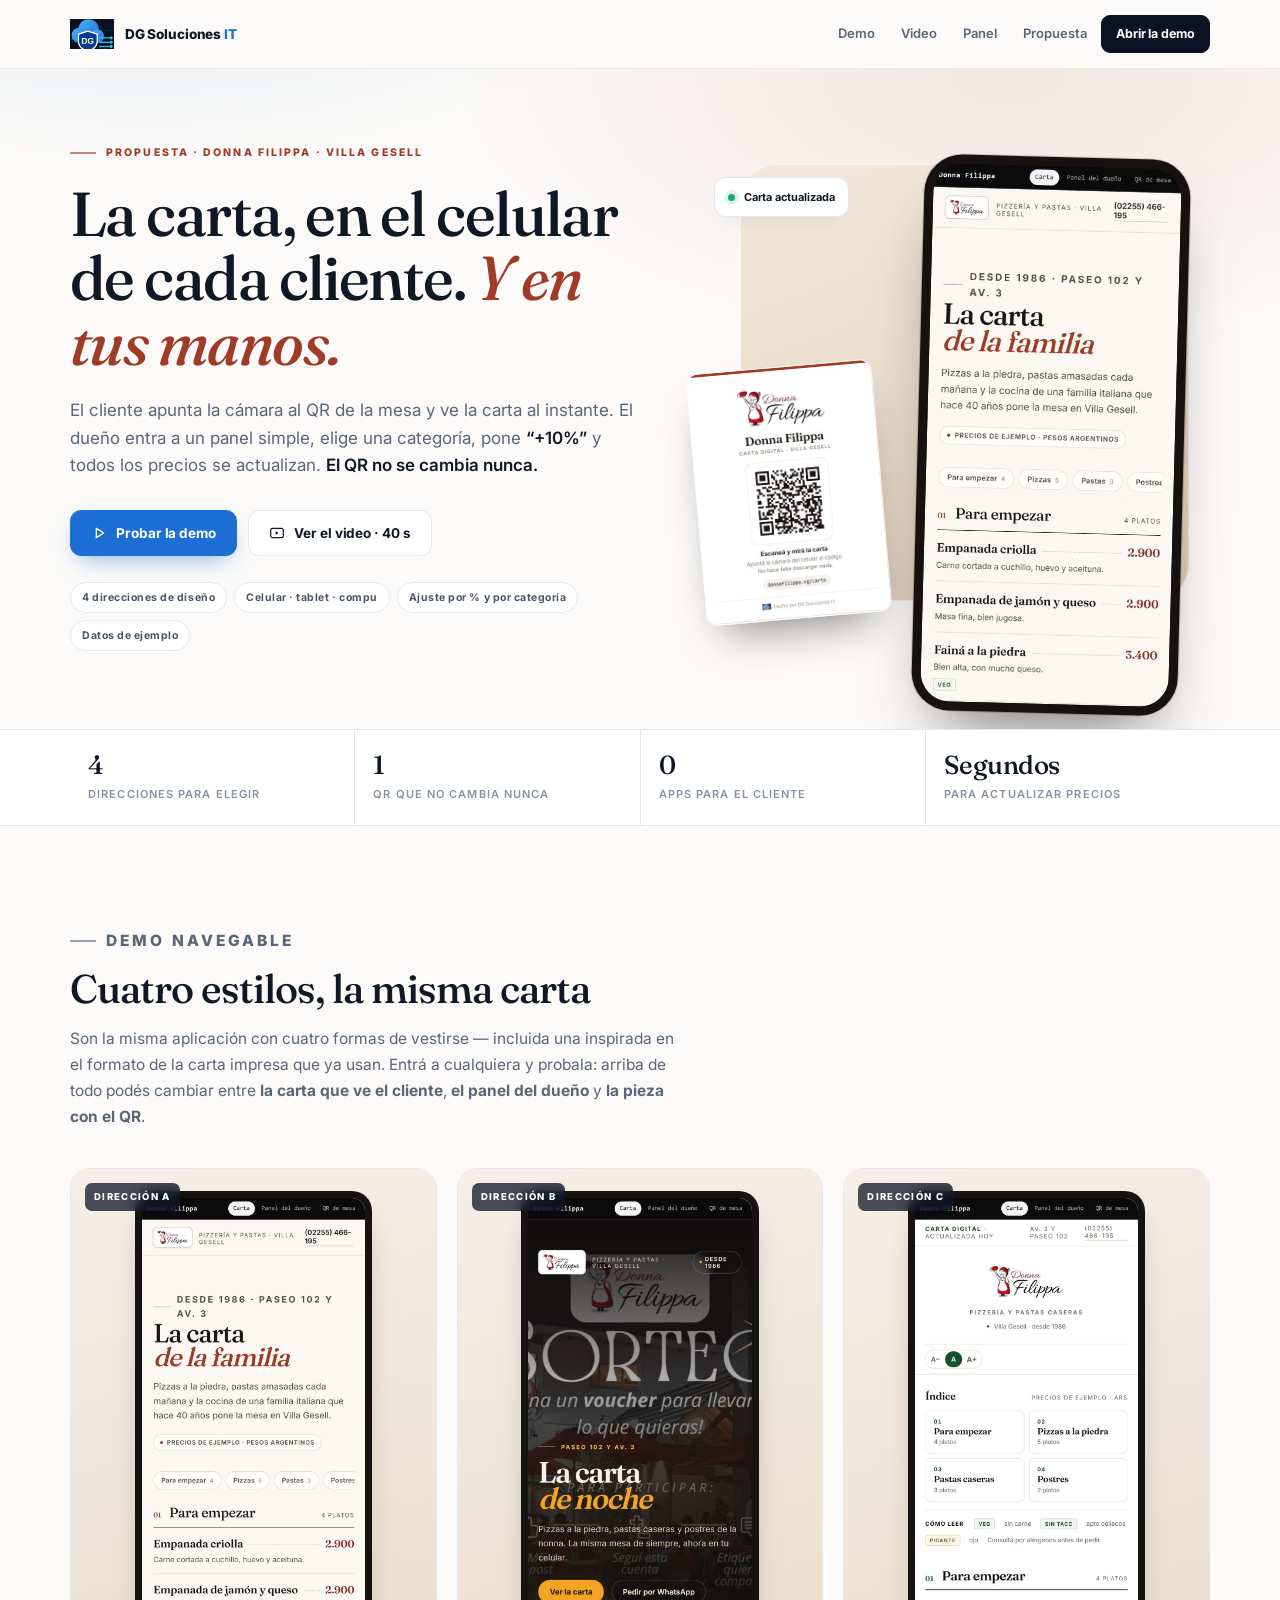
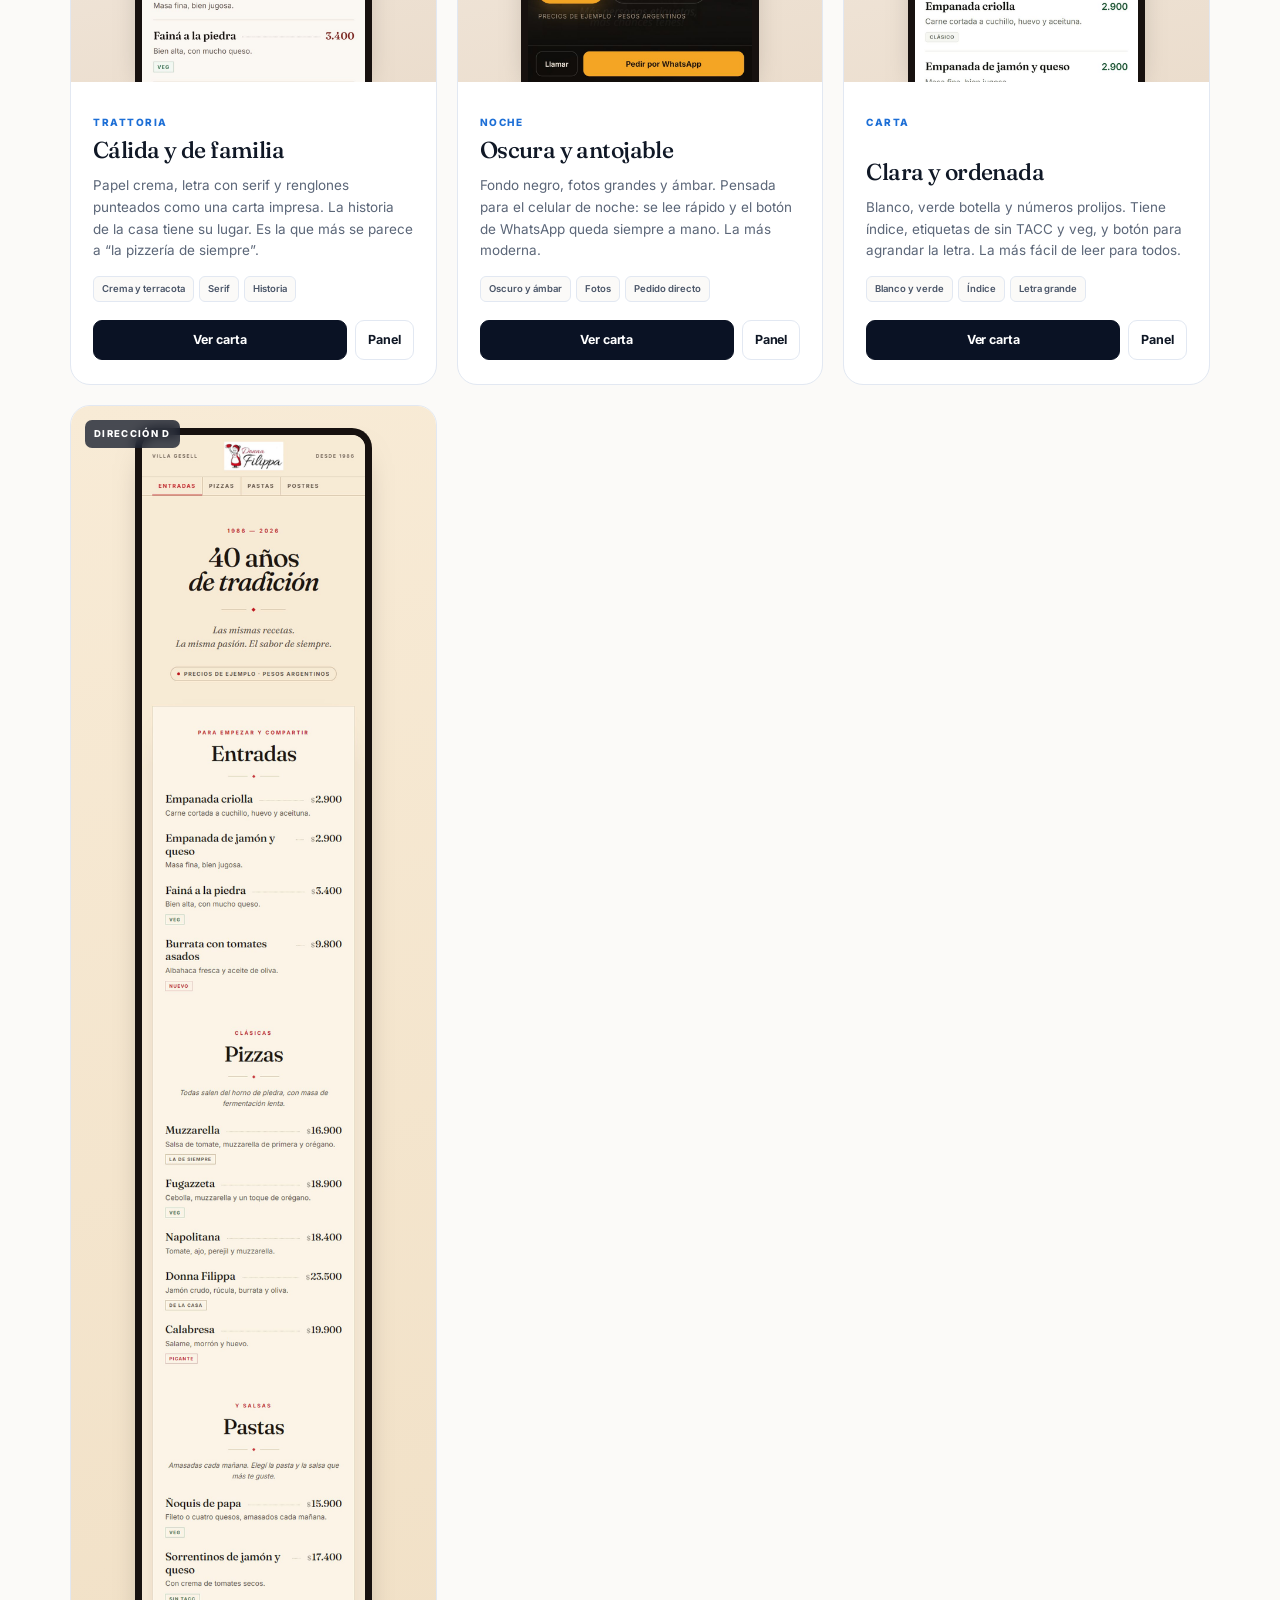
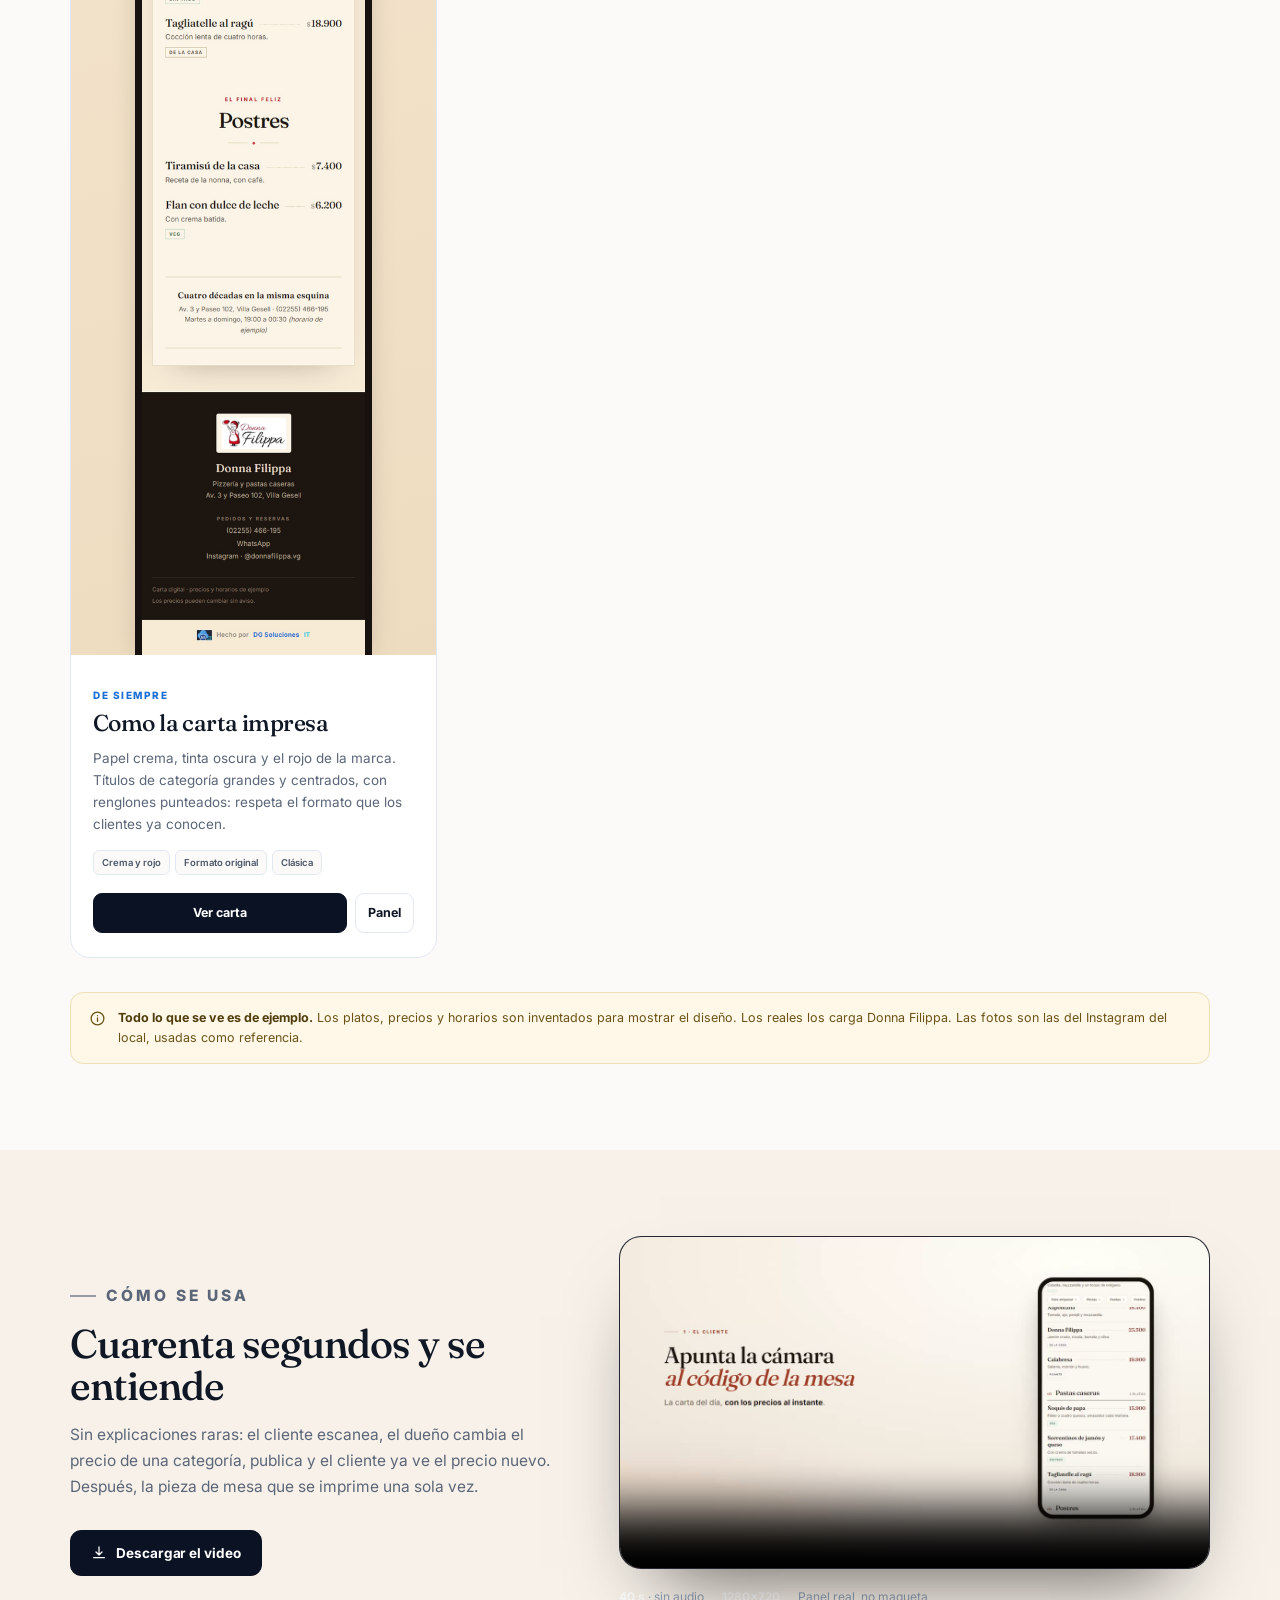
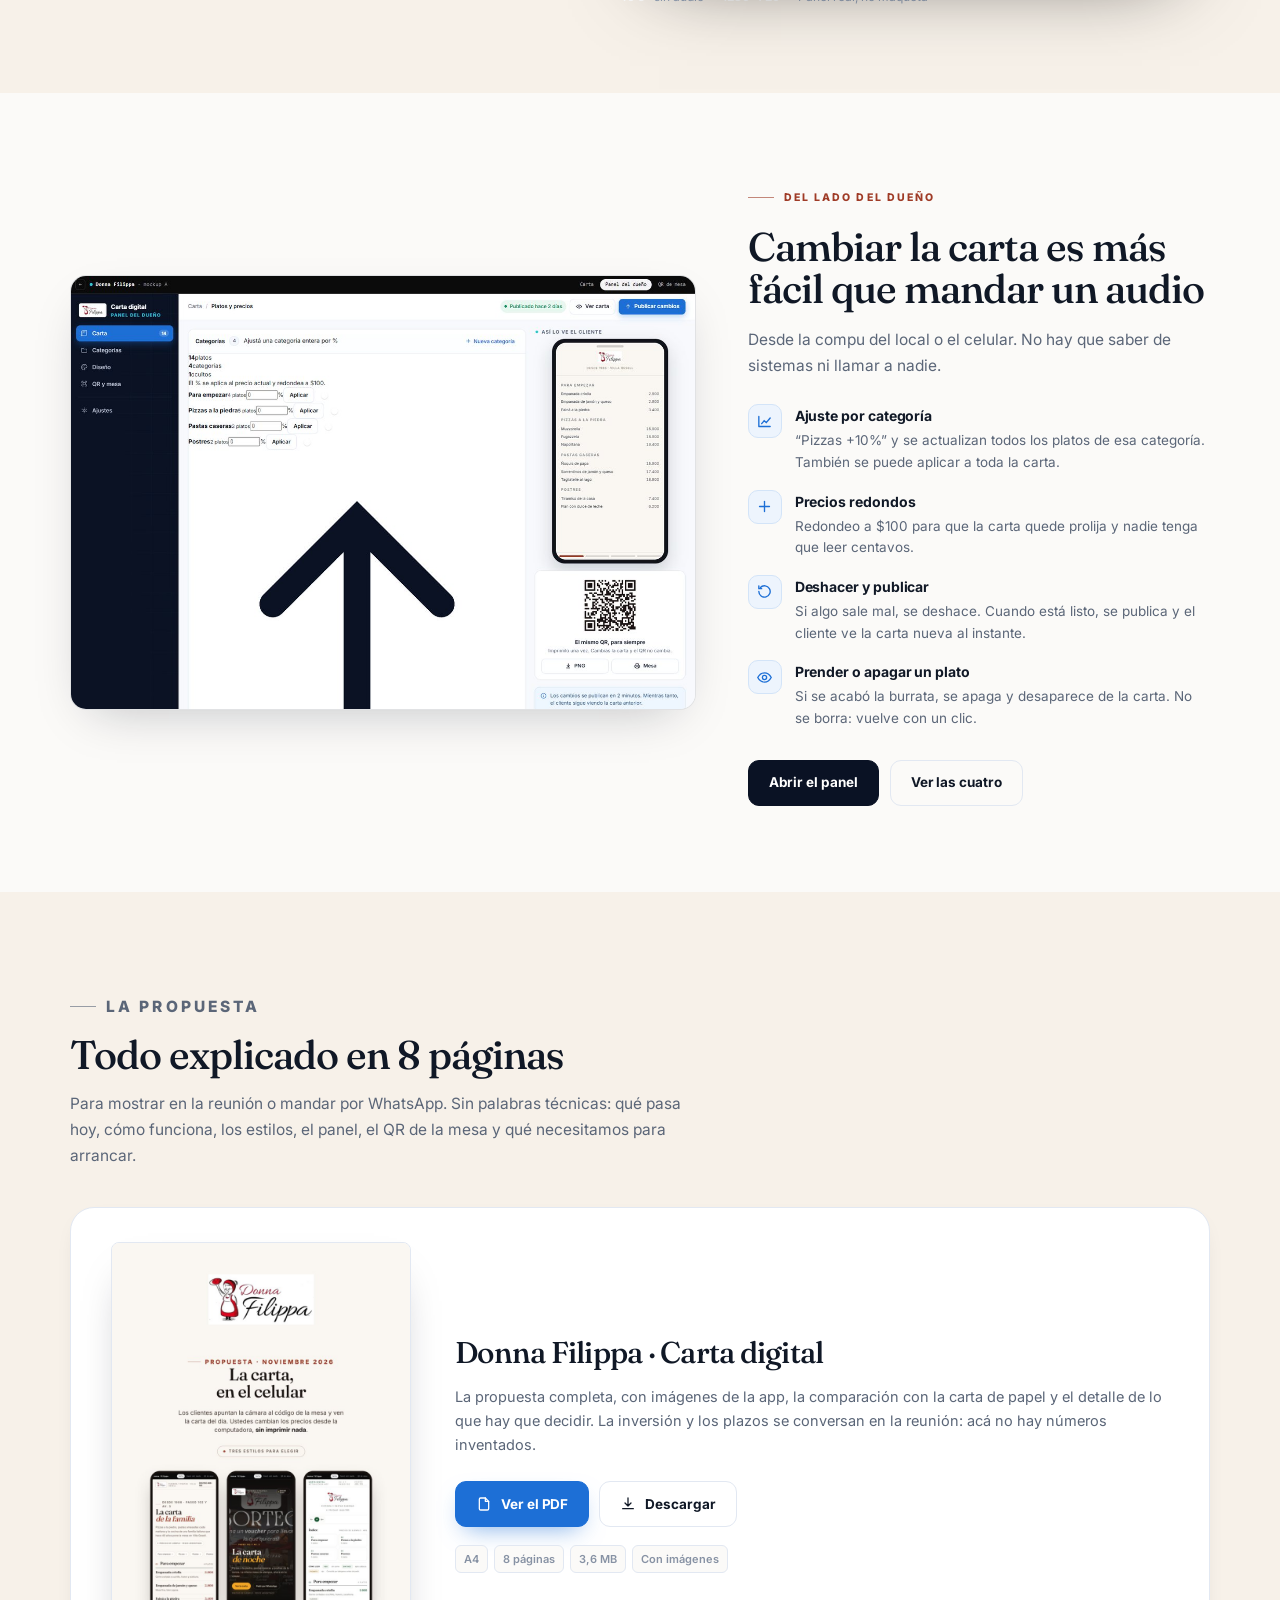
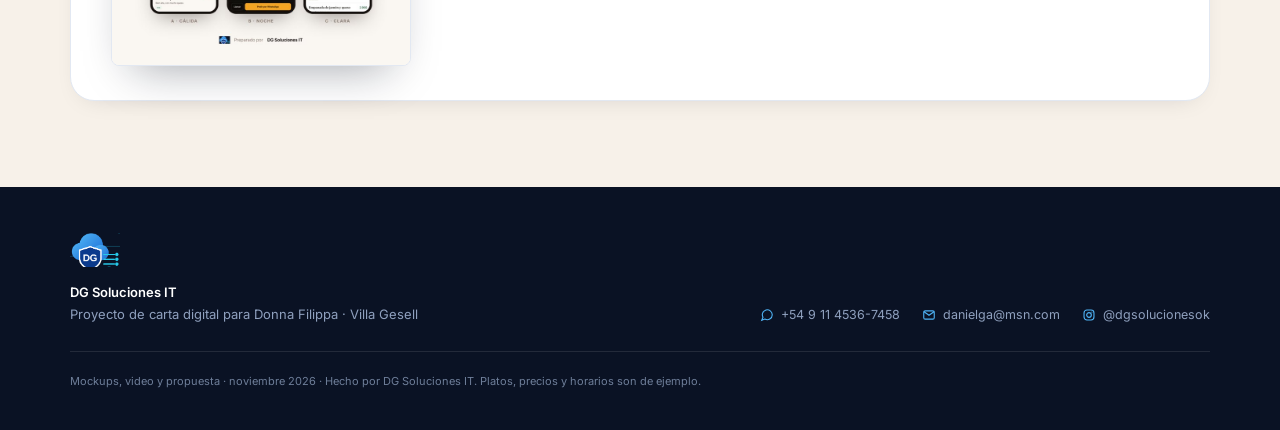
==== commit a0ec077f: "Web: quitar sección SaaS de la publicación" ====
--- a/docs/index.html
+++ b/docs/index.html
@@ -6,7 +6,7 @@
 <title>Donna Filippa · Carta digital con QR — DG Soluciones IT</title>
 <meta name="description" content="Proyecto de carta digital para Donna Filippa (Villa Gesell): el cliente escanea un QR y el dueño cambia platos y precios por categoría en segundos. Demo navegable, video y propuesta en PDF.">
 <meta property="og:title" content="Donna Filippa · Carta digital con QR">
-<meta property="og:description" content="Demo navegable de la carta digital: 3 estilos, panel del dueño con ajuste de precios por porcentaje y QR fijo.">
+<meta property="og:description" content="Demo navegable de la carta digital: 4 estilos, panel del dueño con ajuste de precios por porcentaje y QR fijo.">
 <meta property="og:image" content="img/movil-a.jpg">
 <link rel="preconnect" href="https://fonts.googleapis.com">
 <link rel="preconnect" href="https://fonts.gstatic.com" crossorigin>
@@ -26,7 +26,6 @@
       <a href="#video">Video</a>
       <a href="#panel">Panel</a>
       <a href="#pdf">Propuesta</a>
-      <a href="saas.html">SaaS</a>
     </nav>
     <a class="btn p sm cta" href="demo/index.html">Abrir la demo</a>
   </div>
@@ -267,27 +266,6 @@
     </div>
   </section>
 
-  <!-- ================= SAAS ================= -->
-  <section class="sec dark" id="saas">
-    <div class="wrap">
-      <div class="sec-head">
-        <p class="kicker">El siguiente paso</p>
-        <h2>De una carta para Donna Filippa a un producto que se venda solo</h2>
-        <p>La misma app, con cuentas, cobro automático y alta sin intervención, puede venderse a muchos locales. Investigamos el mercado argentino y armamos el plan. Los números de abajo son la propuesta, no precios cerrados.</p>
-      </div>
-
-      <div class="saas">
-        <div class="k"><b>$19.900</b><span>Plan único por local, todo incluido. Sin cobrar por plato.</span><i>Precio propuesto</i></div>
-        <div class="k"><b>14 días</b><span>De prueba, sin tarjeta. El estándar del mercado.</span><i>Para probar</i></div>
-        <div class="k"><b>5</b><span>Locales piloto en Villa Gesell para validar precio y discurso.</span><i>Primera etapa</i></div>
-        <div class="k"><b>90 días</b><span>Para tener el producto vendible, cobrando y con clientes reales.</span><i>Roadmap</i></div>
-      </div>
-
-      <div class="hero-actions" style="margin-top:34px">
-        <a class="btn b" href="saas.html">Ver la estrategia completa</a>
-      </div>
-    </div>
-  </section>
 
 </main>
 
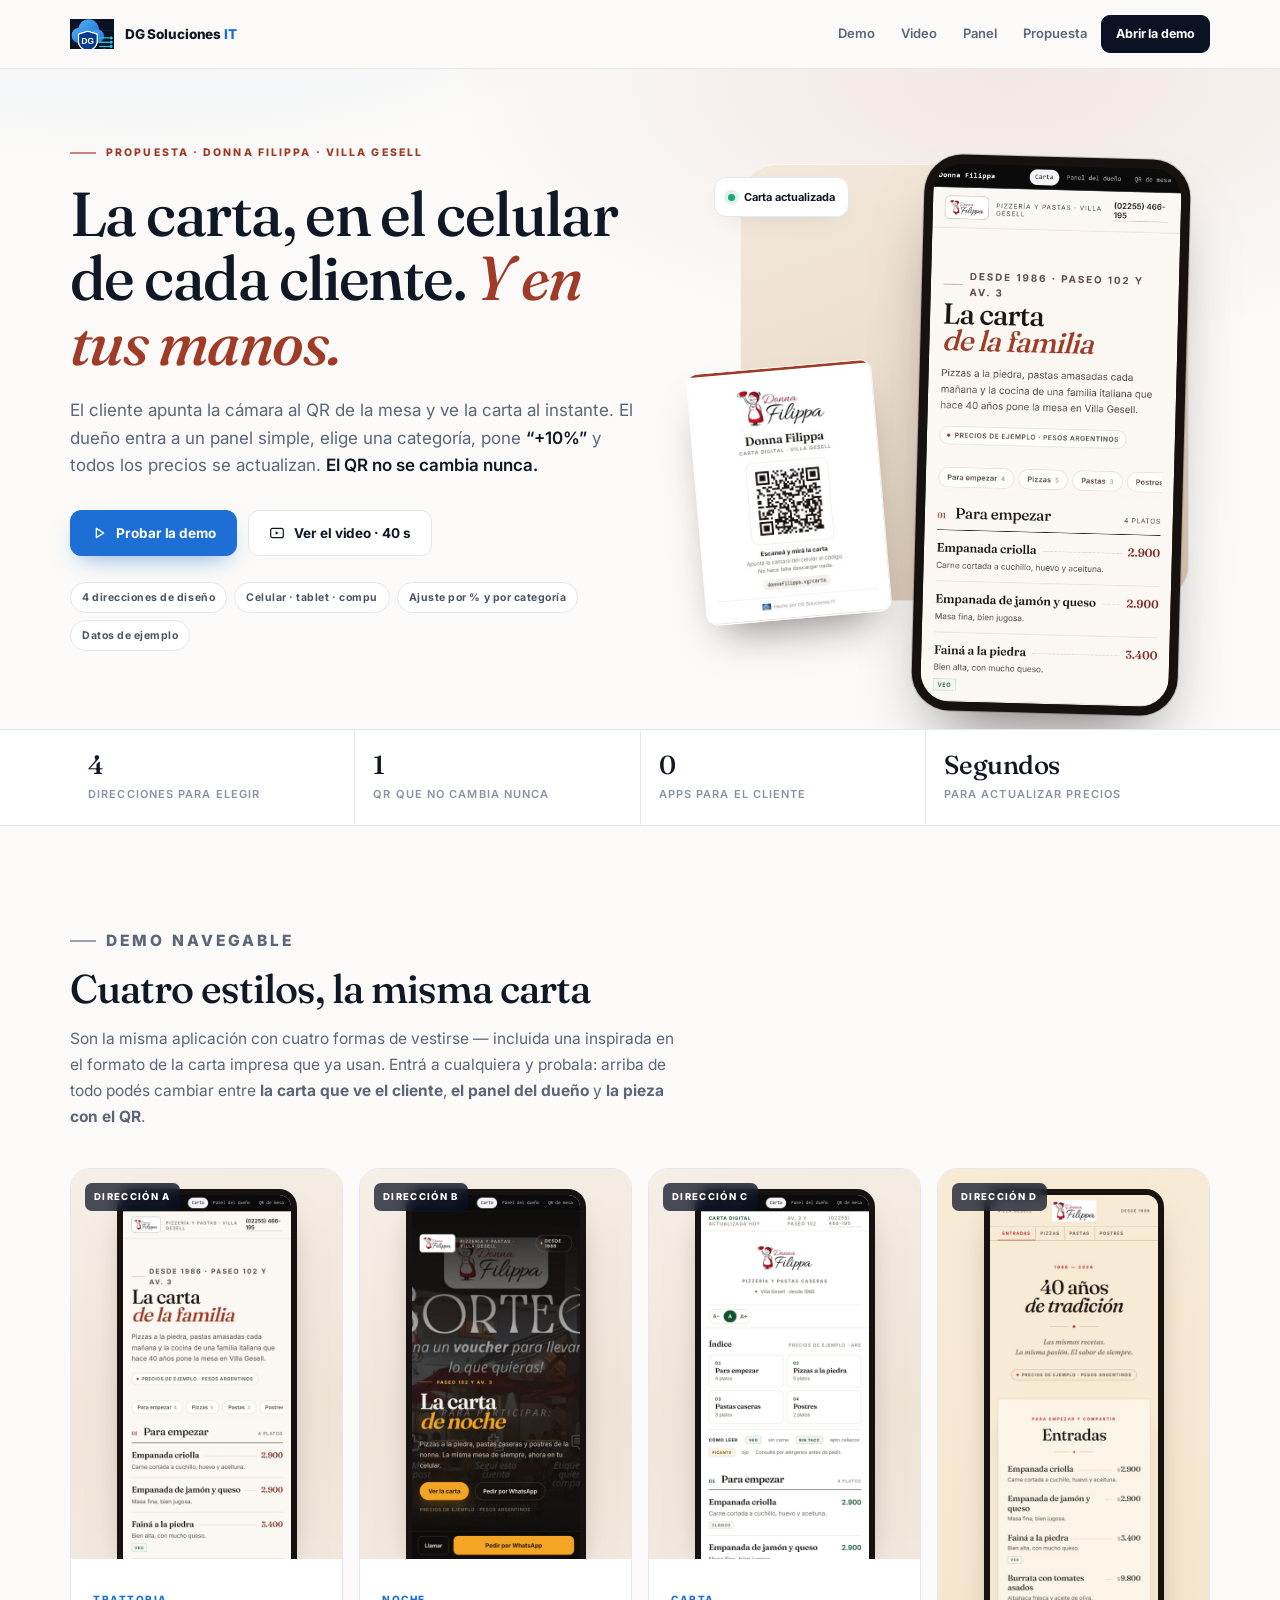
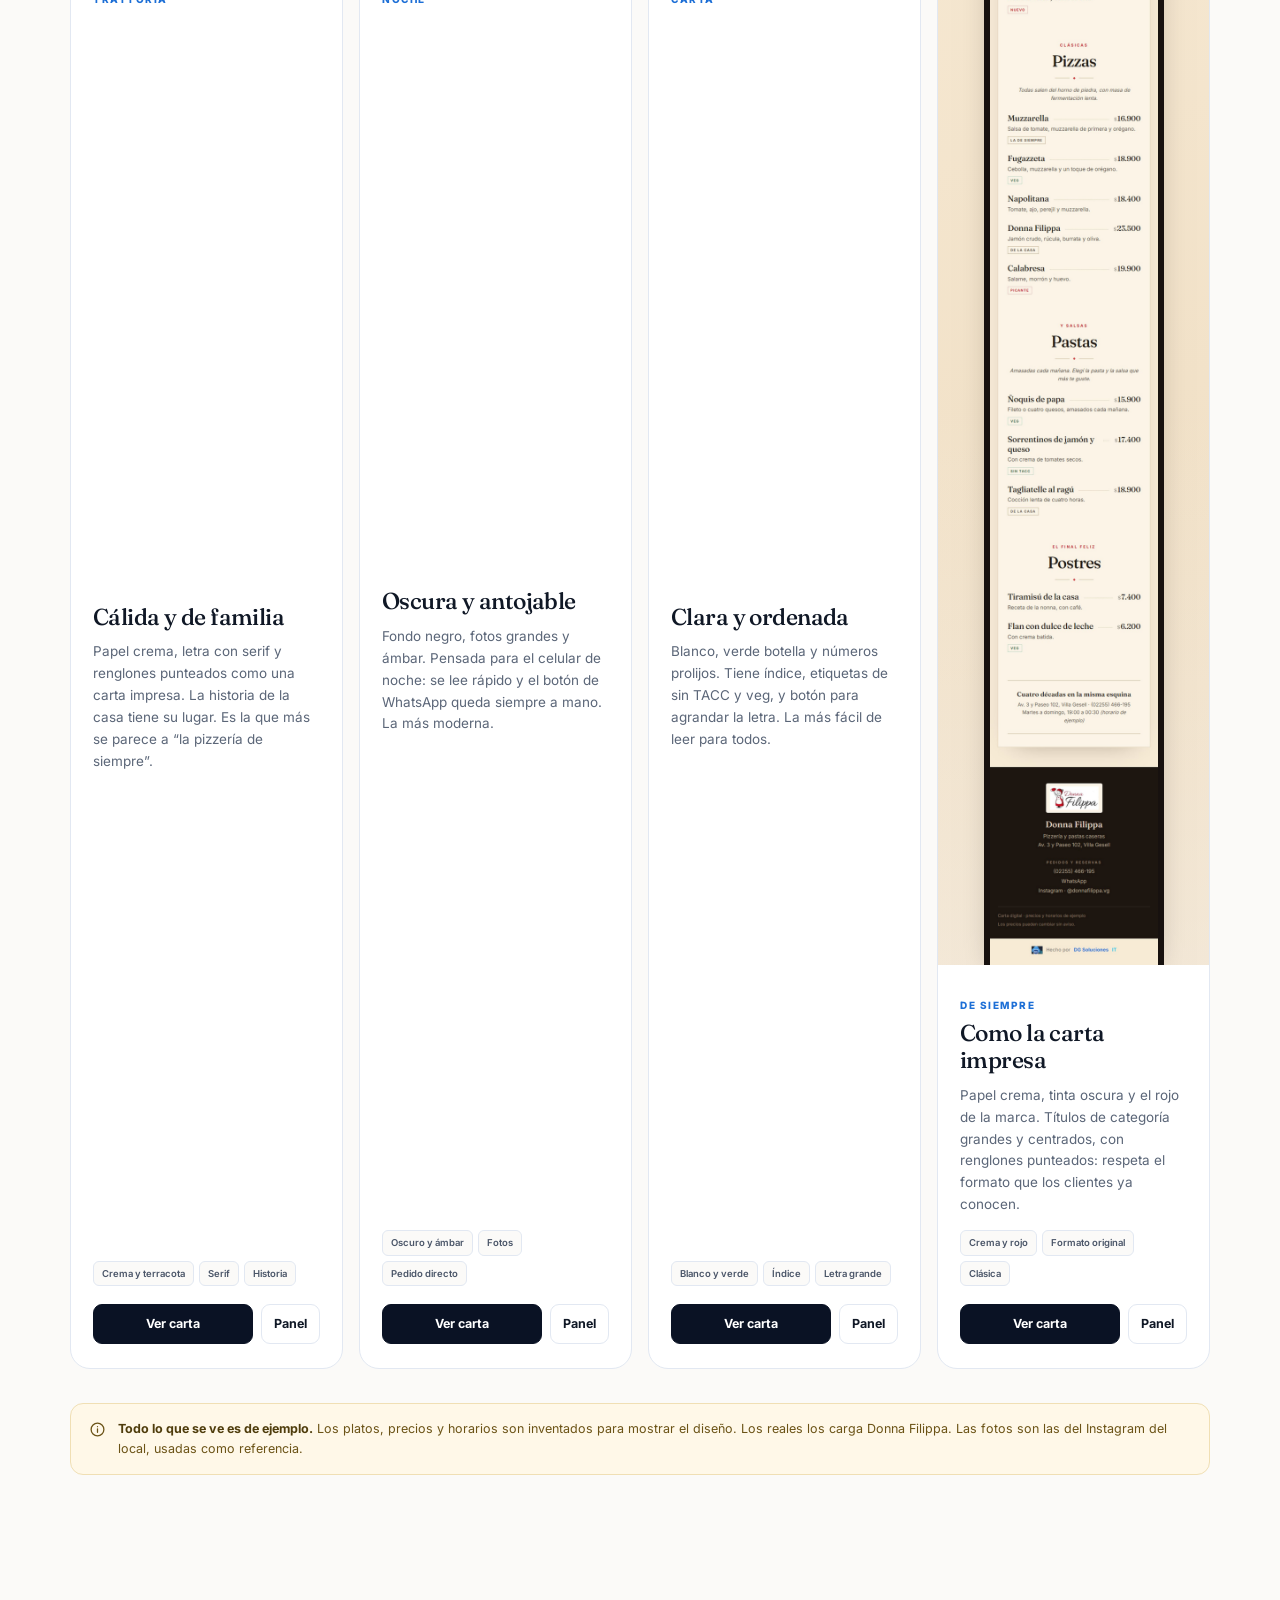
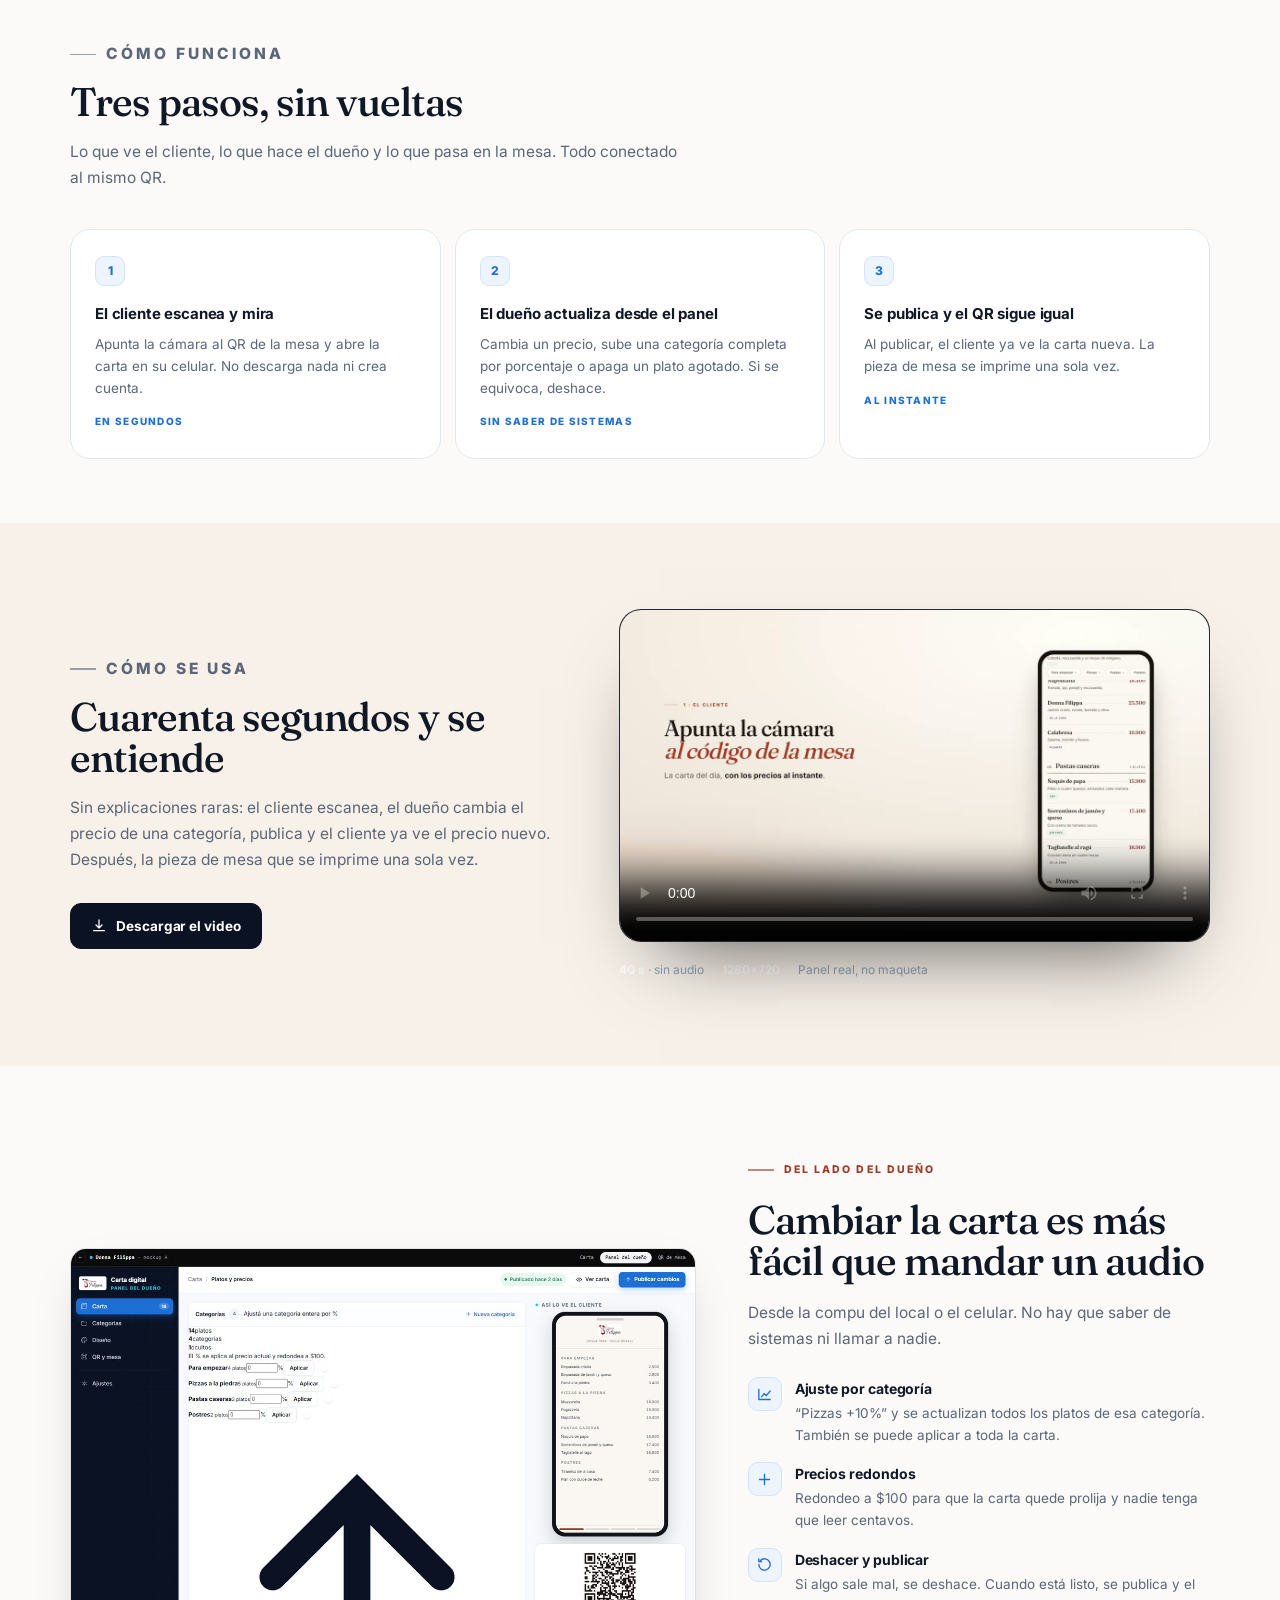
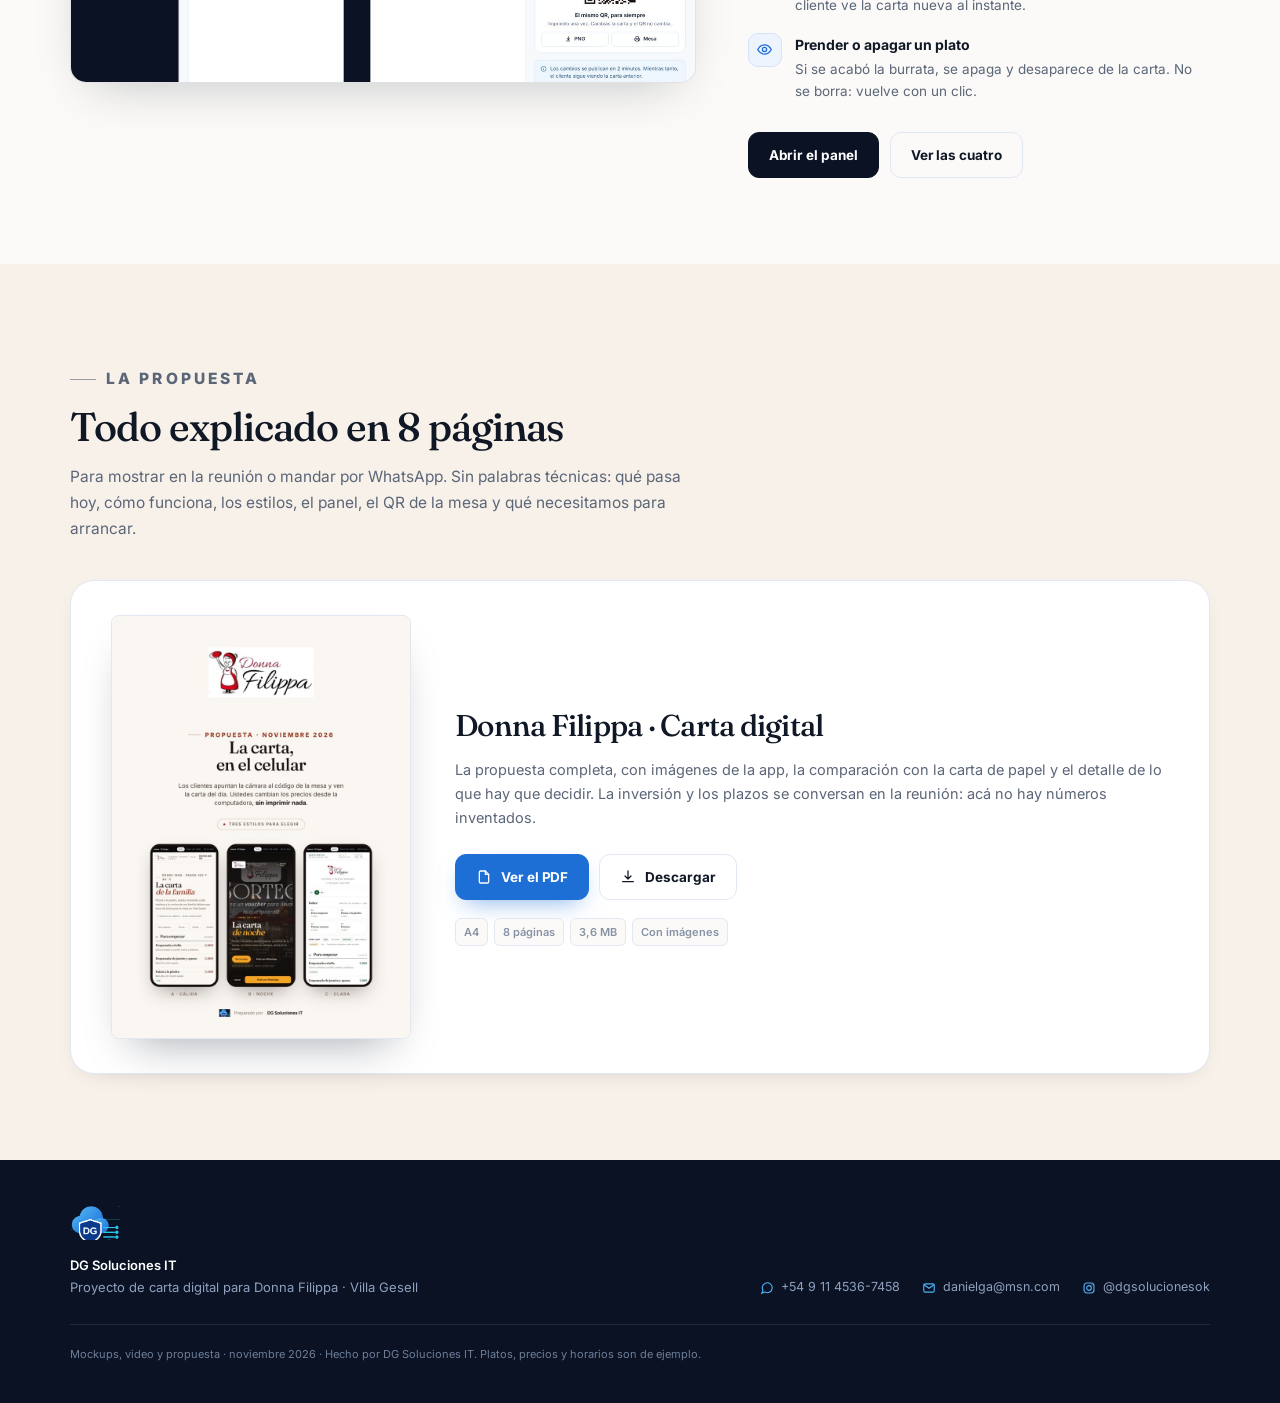
==== commit 475d4de3: "Diseño: ajustes de landing (pasos, grilla 4 estilos, foco/motion) y pulido general" ====
--- a/docs/index.html
+++ b/docs/index.html
@@ -163,6 +163,37 @@
     </div>
   </section>
 
+  <!-- ================= CÓMO FUNCIONA ================= -->
+  <section class="sec tight" id="como-funciona">
+    <div class="wrap">
+      <div class="sec-head">
+        <p class="kicker">Cómo funciona</p>
+        <h2>Tres pasos, sin vueltas</h2>
+        <p>Lo que ve el cliente, lo que hace el dueño y lo que pasa en la mesa. Todo conectado al mismo QR.</p>
+      </div>
+      <div class="steps">
+        <div class="step">
+          <span class="n">1</span>
+          <b>El cliente escanea y mira</b>
+          <p>Apunta la cámara al QR de la mesa y abre la carta en su celular. No descarga nada ni crea cuenta.</p>
+          <span class="tag">En segundos</span>
+        </div>
+        <div class="step">
+          <span class="n">2</span>
+          <b>El dueño actualiza desde el panel</b>
+          <p>Cambia un precio, sube una categoría completa por porcentaje o apaga un plato agotado. Si se equivoca, deshace.</p>
+          <span class="tag">Sin saber de sistemas</span>
+        </div>
+        <div class="step">
+          <span class="n">3</span>
+          <b>Se publica y el QR sigue igual</b>
+          <p>Al publicar, el cliente ya ve la carta nueva. La pieza de mesa se imprime una sola vez.</p>
+          <span class="tag">Al instante</span>
+        </div>
+      </div>
+    </div>
+  </section>
+
   <!-- ================= VIDEO ================= -->
   <section class="sec alt" id="video">
     <div class="wrap">
--- a/docs/site.css
+++ b/docs/site.css
@@ -184,16 +184,18 @@
 
 /* ---------- cartas ---------- */
 .cards{display:grid; gap:20px}
-@media(min-width:820px){ .cards{grid-template-columns:repeat(3,1fr)} }
+@media(min-width:820px){ .cards{grid-template-columns:repeat(2,1fr)} }
+@media(min-width:1100px){ .cards{grid-template-columns:repeat(4,1fr); gap:16px} }
 .card{
   background:#fff; border:1px solid var(--line); border-radius:var(--r); overflow:hidden;
   display:flex; flex-direction:column; transition:transform .18s, box-shadow .18s;
 }
 .card:hover{transform:translateY(-3px); box-shadow:var(--shadow)}
-.card .shot{position:relative; background:linear-gradient(165deg,#F6EFE7,#EBDDCD); padding:22px 22px 0; overflow:hidden}
+.card .shot{position:relative; background:linear-gradient(165deg,#F6EFE7,#EBDDCD); padding:20px 18px 0; overflow:hidden; min-height:240px; display:flex; align-items:flex-end; justify-content:center}
+.card .shot::after{content:""; position:absolute; inset:auto 0 0; height:40%; background:linear-gradient(0deg, rgba(247,241,233,.55), transparent); pointer-events:none}
 .card .shot img{
-  width:74%; margin-inline:auto; border-radius:20px 20px 0 0; border:7px solid #17110F;
-  border-bottom:0; box-shadow:0 18px 34px -18px rgba(23,17,15,.5);
+  width:78%; max-width:180px; margin-inline:auto; border-radius:18px 18px 0 0; border:6px solid #17110F;
+  border-bottom:0; box-shadow:0 18px 34px -18px rgba(23,17,15,.5); position:relative; z-index:1;
 }
 .card .badge{
   position:absolute; left:14px; top:14px; z-index:2;
@@ -210,6 +212,11 @@
 .card-actions .btn{height:40px; font-size:12.5px; padding:0 12px; border-radius:9px}
 .card-actions .btn:first-child{flex:1}
 
+:focus-visible{outline:2px solid var(--blue); outline-offset:3px}
+@media (prefers-reduced-motion: reduce){
+  *{animation-duration:.01ms !important; animation-iteration-count:1 !important; transition-duration:.01ms !important; scroll-behavior:auto !important}
+}
+
 /* ---------- panel ---------- */
 .split{display:grid; gap:34px; align-items:center}
 @media(min-width:900px){ .split{grid-template-columns:1.15fr .85fr; gap:52px} }
@@ -247,16 +254,6 @@
 .pdf-card .actions{display:flex; flex-wrap:wrap; gap:10px; margin-top:24px}
 .pdf-card .pages{display:flex; gap:6px; margin-top:18px; font-size:11px; font-weight:600; color:#8792A4}
 .pdf-card .pages span{background:var(--paper); border:1px solid var(--line); border-radius:6px; padding:4px 8px}
-
-/* ---------- SaaS ---------- */
-.saas{display:grid; gap:16px; margin-top:34px}
-@media(min-width:760px){ .saas{grid-template-columns:repeat(4,1fr)} }
-.saas .k{
-  background:rgba(255,255,255,.045); border:1px solid rgba(255,255,255,.12); border-radius:16px; padding:20px;
-}
-.saas .k b{display:block; font-family:var(--serif); font-size:27px; font-weight:500; color:#fff; letter-spacing:-.02em; line-height:1}
-.saas .k span{display:block; margin-top:8px; font-size:11.5px; line-height:1.5; color:#A9B7CD}
-.saas .k i{display:block; font-style:normal; margin-top:10px; font-size:9.5px; font-weight:800; letter-spacing:.14em; text-transform:uppercase; color:var(--cyan)}
 
 /* ---------- aviso ---------- */
 .notice{
@@ -279,44 +276,3 @@
 .foot .contact a:hover{color:#fff}
 .foot .contact svg{width:14px; height:14px; color:var(--lblue); flex:none}
 .foot .legal{margin-top:26px; padding-top:20px; border-top:1px solid rgba(255,255,255,.1); font-size:11px; color:#6E7E99}
-
-/* ---------- página SaaS ---------- */
-.doc-hero{background:var(--navy); color:#fff; padding:60px 0 64px; position:relative; overflow:hidden}
-.doc-hero::before{
-  content:""; position:absolute; inset:0; opacity:.55;
-  background-image:linear-gradient(90deg,rgba(39,200,232,.11) 1px,transparent 1px),
-                   linear-gradient(rgba(39,200,232,.08) 1px,transparent 1px);
-  background-size:56px 56px;
-  mask-image:radial-gradient(85% 75% at 80% 0%,#000,transparent 70%);
-}
-.doc-hero .wrap{position:relative}
-.doc-hero h1{max-width:24ch; font-size:clamp(30px,4.2vw,50px)}
-.doc-hero p{margin-top:20px; max-width:64ch; font-size:16px; line-height:1.7; color:#AFC0D6}
-.doc-hero .meta{display:flex; flex-wrap:wrap; gap:8px; margin-top:26px}
-.doc-hero .meta span{font-size:10.5px; font-weight:600; color:#CFE0F2; border:1px solid rgba(79,179,245,.4); border-radius:999px; padding:6px 11px}
-.doc-body{padding:64px 0 80px}
-.doc-body h2{font-size:clamp(22px,2.6vw,30px); margin-top:56px}
-.doc-body h2:first-child{margin-top:0}
-.doc-body h3{font-size:17px; margin-top:34px; font-weight:600}
-.doc-body p{margin-top:14px; font-size:15px; line-height:1.72; color:#3B4658}
-.doc-body ul{margin:16px 0 0; padding:0; list-style:none; display:grid; gap:9px}
-.doc-body li{position:relative; padding-left:22px; font-size:14.5px; line-height:1.66; color:#3B4658}
-.doc-body li::before{content:""; position:absolute; left:4px; top:9px; width:6px; height:6px; border-radius:2px; background:var(--blue)}
-.doc-body li b{color:var(--ink)}
-.doc-body .lead{font-size:17px; color:#2A3444}
-.doc-body .hint{
-  margin-top:18px; padding:14px 16px; border-left:3px solid var(--tera); background:#FBF3EE;
-  border-radius:0 10px 10px 0; font-size:13.5px; line-height:1.65; color:#6B4A3D;
-}
-.table-wrap{overflow-x:auto; margin-top:22px; border:1px solid var(--line); border-radius:14px}
-table{border-collapse:collapse; width:100%; font-size:13px; min-width:640px; background:#fff}
-th,td{text-align:left; padding:12px 15px; border-bottom:1px solid var(--line); vertical-align:top}
-th{background:var(--paper); font-size:10.5px; letter-spacing:.1em; text-transform:uppercase; color:#6B7789; font-weight:800}
-tr:last-child td{border-bottom:0}
-td b{font-weight:700}
-.doc-body .cols{display:grid; gap:16px; margin-top:24px}
-@media(min-width:760px){ .doc-body .cols{grid-template-columns:repeat(3,1fr)} }
-.doc-body .cols .k{background:#fff; border:1px solid var(--line); border-radius:16px; padding:20px}
-.doc-body .cols .k b{display:block; font-size:13px; font-weight:800; letter-spacing:.02em}
-.doc-body .cols .k p{font-size:13px; margin-top:8px}
-.doc-nav{display:flex; flex-wrap:wrap; gap:10px; margin-top:52px; padding-top:30px; border-top:1px solid var(--line)}
